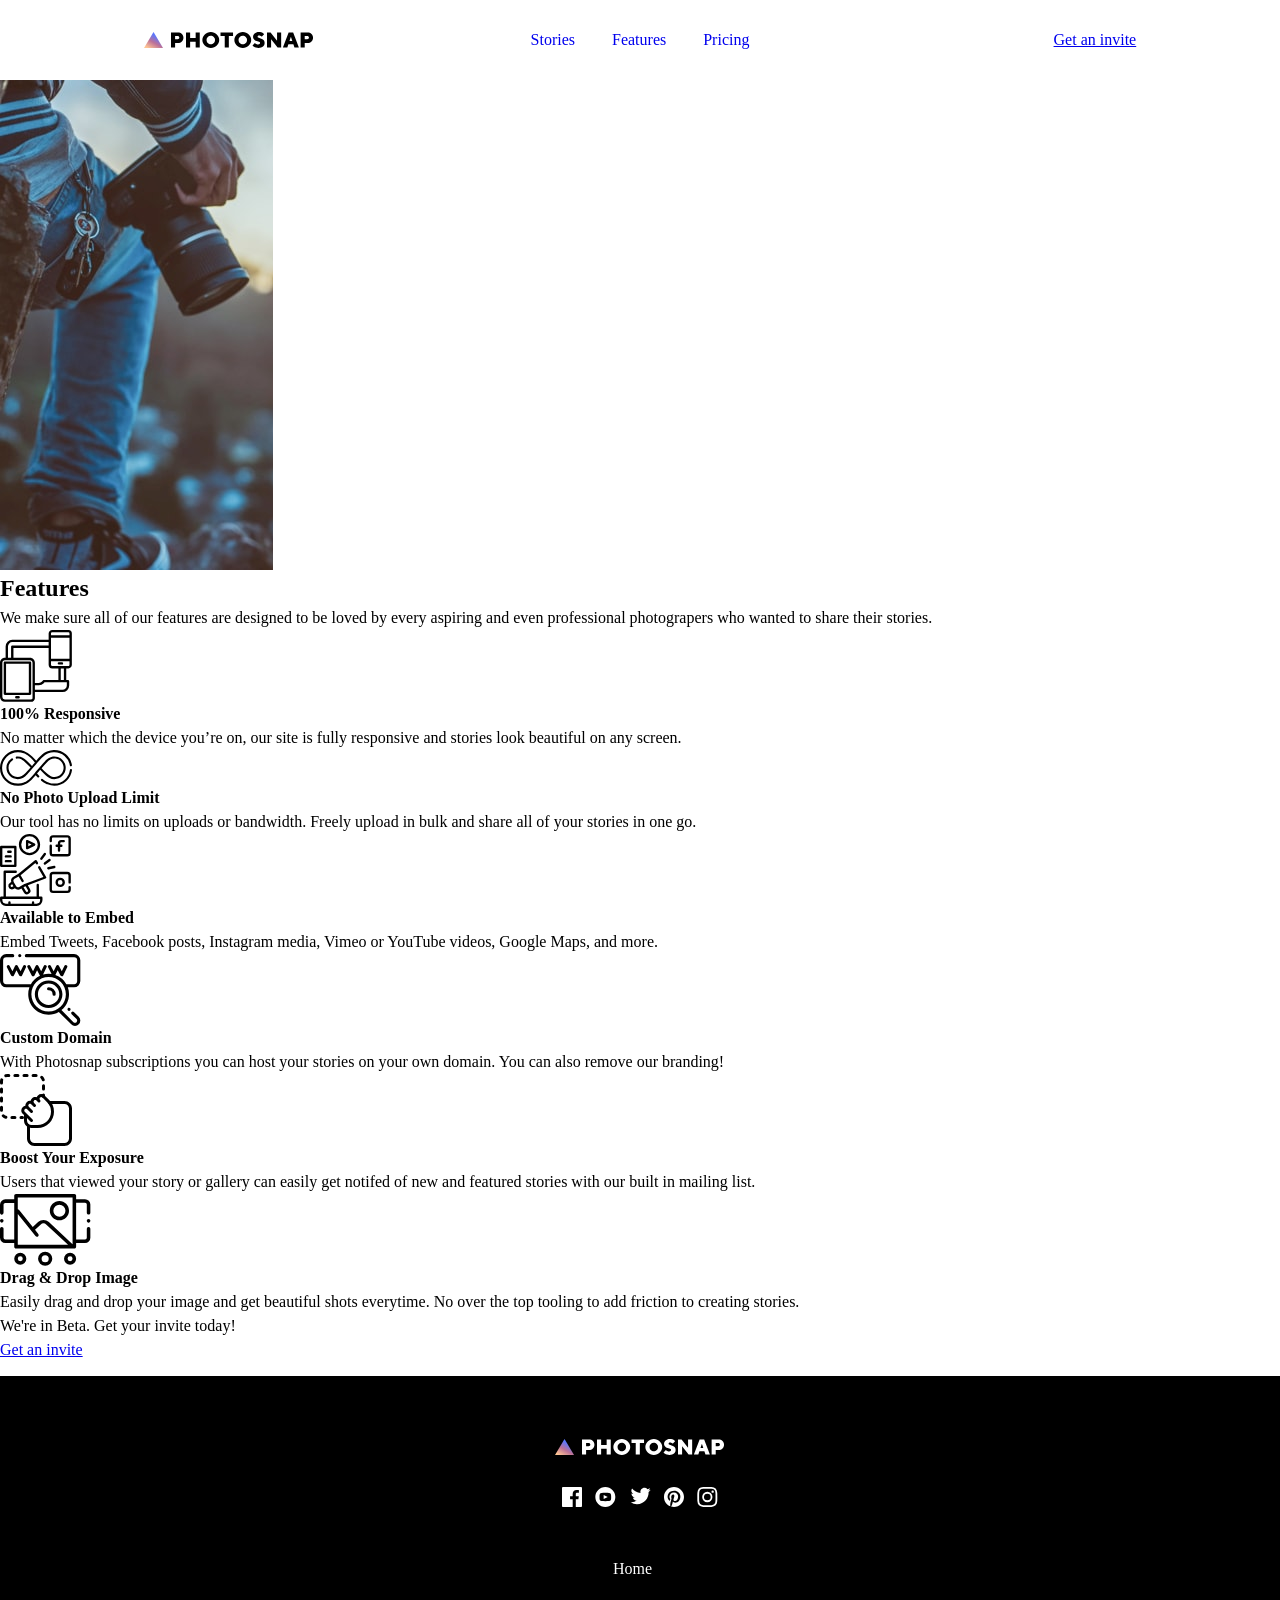
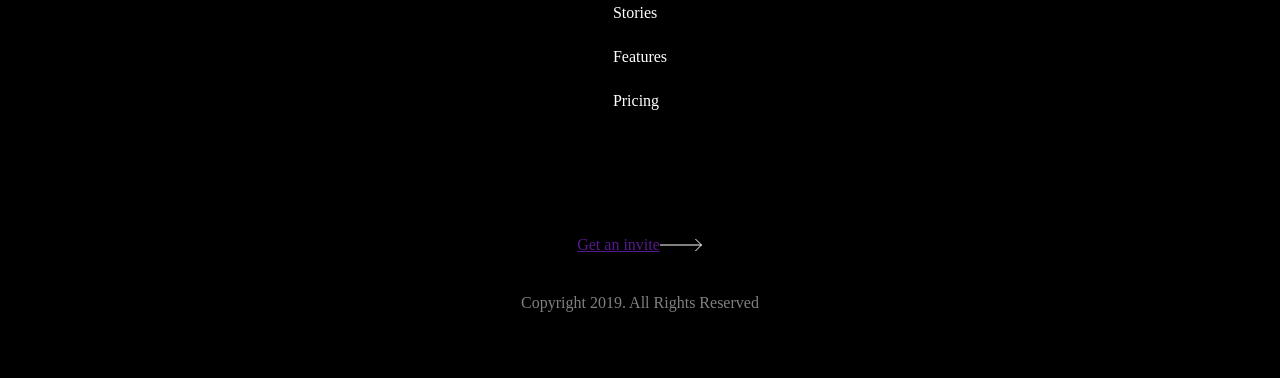
==== features.html @ 68fa419a "changing class name to use on other pages" ====
<!DOCTYPE html>
<html lang="en">

<head>
  <meta charset="UTF-8">
  <meta name="viewport" content="width=device-width, initial-scale=1.0">
  <link rel="stylesheet" href="./styles/css/style.css">
  <link rel="stylesheet" href="./styles/css/reset.css">
  <link rel="icon" type="image/png" sizes="32x32"
    href="./assets/favicon-32x32.png">

  <title>Frontend Mentor | Photosnap Website Challenge</title>
</head>

<body>
  <header>
    <img class="header-logo" id="header-logo"
      src="./assets/shared/desktop/logo.svg" alt="Photosnap company logo.">
    <nav>
      <ul>
        <li><a href="stories.html">Stories</a></li>
        <li><a href="features.html">Features</a></li>
        <li><a href="pricing.html">Pricing</a></li>
      </ul>
    </nav>
    <a href="pricing.html" class="invite-header-link">Get an invite</a>
  </header>
  <section class="page-hero">
    <picture>
      <source srcset="./assets/features/desktop/hero.jpg"
        media="(width >= 1440px)">
      <source srcset="./assets/features/tablet/hero.jpg"
        media="(width >= 768px)">
      <img src="./assets/features/mobile/hero.jpg"
        alt="A zoomed in picture of a man holding a camera.">
    </picture>
    <div class="page-hero_copy">
      <h1>Features</h1>
      <p> We make sure all of our features are designed to be loved by every
        aspiring and even
        professional photograpers who wanted to share their stories.</p>
    </div>
  </section>
  <main class="features-container">
    <div class="feature">
      <img src="./assets/features/desktop/responsive.svg"
        alt="responsive feature icon.">
      <h4>100% Responsive</h4>
      <p>No matter which the device you’re on, our site is fully responsive and
        stories
        look beautiful on any screen.</p>
    </div>
    <div class="feature">
      <img src="./assets/features/desktop/no-limit.svg"
        alt="no upload limit icon.">
      <h4>No Photo Upload Limit</h4>
      <p>Our tool has no limits on uploads or bandwidth. Freely upload in bulk
        and
        share all of your stories in one go.</p>
    </div>
    <div class="feature">
      <img src="./assets/features/desktop/embed.svg" alt="embed image icon.">
      <h4>Available to Embed</h4>
      <p>Embed Tweets, Facebook posts, Instagram media, Vimeo or YouTube videos,
        Google Maps, and more.
      </p>
    </div>
    <div class="feature">
      <img src="./assets/features/desktop/custom-domain.svg"
        alt="embed image icon.">
      <h4>Custom Domain</h4>
      <p> With Photosnap subscriptions you can host your stories on your own
        domain. You can also remove our branding!</p>
    </div>
    <div class="feature">
      <img src="./assets/features/desktop/boost-exposure.svg"
        alt="embed image icon.">
      <h4>Boost Your Exposure</h4>
      <p> Users that viewed your story or gallery can easily get notifed of new
        and featured stories with our built in mailing list.</p>
    </div>
    <div class="feature">
      <img src="./assets/features/desktop/drag-drop.svg"
        alt="embed image icon.">
      <h4>Drag & Drop Image</h4>
      <p> Easily drag and drop your image and get beautiful shots everytime. No
        over the top tooling to add friction to creating stories.</p>
    </div>
  </main>
  <section class="cta-beta_container">
    <p class="cta-callout">We're in Beta. Get your invite today!</p>
    <div class="cta-beta-invite-link">
      <a href="#">Get an invite</a>
      <svg xmlns="http://www.w3.org/2000/svg" width="43" height="14">
        <g fill="none" fill-rule="evenodd" stroke="#fff">
          <path d="M0 7h41.864M35.428 1l6 6-6 6" />
        </g>
      </svg>
    </div>
  </section>


  <footer>
    <img src="./assets/shared/desktop/logo-white.svg"
      alt="Photosnap company logo.">
    <div class="social-links">
      <ul>
        <!-- FACEBOOK -->
        <li><a href="#">
            <svg xmlns="http://www.w3.org/2000/svg" width="20" height="20">
              <defs>
                <linearGradient id="a" x1="100%" x2="0%" y1="0%" y2="100%">
                  <stop offset="0%" stop-color="#63AFDB" />
                  <stop offset="100%" stop-color="#6028F1" />
                </linearGradient>
              </defs>
              <path fill="url(#a)"
                d="M18.896 0H1.104C.494 0 0 .494 0 1.104v17.793C0 19.506.494 20 1.104 20h9.58v-7.745H8.076V9.237h2.606V7.01c0-2.583 1.578-3.99 3.883-3.99 1.104 0 2.052.082 2.329.119v2.7h-1.598c-1.254 0-1.496.597-1.496 1.47v1.928h2.989l-.39 3.018h-2.6V20h5.098c.608 0 1.102-.494 1.102-1.104V1.104C20 .494 19.506 0 18.896 0z" />
            </svg>
          </a></li>
        <!-- YOUTUBE -->
        <li><a href="#">
            <svg xmlns="http://www.w3.org/2000/svg" width="21" height="20">
              <defs>
                <linearGradient id="a" x1="0%" x2="100%" y1="100%" y2="0%">
                  <stop offset="0%" stop-color="#D3205A" />
                  <stop offset="100%" stop-color="#FF5A5A" />
                </linearGradient>
              </defs>
              <path fill="url(#a)"
                d="M43.33 0c-5.523 0-10 4.478-10 10 0 5.523 4.477 10 10 10s10-4.477 10-10c0-5.522-4.477-10-10-10zm3.7 14.077c-1.75.12-5.653.12-7.402 0-1.896-.13-2.117-1.059-2.131-4.077.014-3.024.237-3.947 2.131-4.077 1.75-.12 5.652-.12 7.403 0 1.897.13 2.117 1.059 2.132 4.077-.015 3.024-.237 3.947-2.132 4.077zm-5.367-6.029l4.098 1.949-4.098 1.955V8.048z"
                transform="translate(-33)" />
            </svg>
          </a></li>
        <!-- TWITTER -->
        <li><a href="#">
            <svg xmlns="http://www.w3.org/2000/svg" width="21" height="18">
              <defs>
                <linearGradient id="a" x1="100%" x2="0%" y1="16.979%"
                  y2="83.021%">
                  <stop offset="0%" stop-color="#65FFEB" />
                  <stop offset="100%" stop-color="#27718A" />
                </linearGradient>
              </defs>
              <path fill="url(#a)"
                d="M86.66 3.797a8.192 8.192 0 01-2.357.646 4.11 4.11 0 001.805-2.27 8.22 8.22 0 01-2.606.996 4.096 4.096 0 00-2.995-1.296c-2.65 0-4.596 2.472-3.998 5.038a11.648 11.648 0 01-8.457-4.287 4.109 4.109 0 001.27 5.478 4.086 4.086 0 01-1.858-.513c-.045 1.901 1.318 3.68 3.291 4.075a4.113 4.113 0 01-1.853.07 4.106 4.106 0 003.833 2.85 8.25 8.25 0 01-6.075 1.7 11.616 11.616 0 006.29 1.843c7.618 0 11.922-6.434 11.662-12.205a8.354 8.354 0 002.048-2.124z"
                transform="translate(-66 -1)" />
            </svg>
          </a></li>
        <!-- PINTREST -->
        <li><a href="#">
            <svg xmlns="http://www.w3.org/2000/svg" width="20" height="20">
              <defs>
                <linearGradient id="a" x1="100%" x2="0%" y1="0%" y2="100%">
                  <stop offset="0%" stop-color="#F6C683" />
                  <stop offset="100%" stop-color="#DE3838" />
                </linearGradient>
              </defs>
              <path fill="url(#a)"
                d="M109.99 0c-5.522 0-10 4.477-10 10 0 4.237 2.636 7.855 6.356 9.312-.088-.791-.167-2.005.035-2.868.181-.78 1.172-4.97 1.172-4.97s-.299-.6-.299-1.486c0-1.39.806-2.428 1.81-2.428.852 0 1.264.64 1.264 1.408 0 .858-.546 2.14-.828 3.33-.236.995.5 1.807 1.48 1.807 1.778 0 3.144-1.874 3.144-4.58 0-2.393-1.72-4.068-4.176-4.068-2.845 0-4.515 2.135-4.515 4.34 0 .859.33 1.781.744 2.281a.3.3 0 01.069.288l-.278 1.133c-.044.183-.145.223-.335.134-1.249-.581-2.03-2.407-2.03-3.874 0-3.154 2.292-6.052 6.608-6.052 3.469 0 6.165 2.473 6.165 5.776 0 3.447-2.173 6.22-5.19 6.22-1.013 0-1.965-.525-2.291-1.148l-.623 2.378c-.226.869-.835 1.958-1.244 2.621.937.29 1.931.446 2.962.446 5.523 0 10-4.477 10-10s-4.477-10-10-10z"
                transform="translate(-100)" />
            </svg>
          </a></li>
        <!-- INSTAGRAM -->
        <li><a href="#">
            <svg xmlns="http://www.w3.org/2000/svg" width="21" height="20">
              <defs>
                <linearGradient id="a" x1="0%" x2="50%" y1="100%" y2="0%">
                  <stop offset="0%" stop-color="#FFC593" />
                  <stop offset="51.945%" stop-color="#BC7198" />
                  <stop offset="100%" stop-color="#5A77FF" />
                </linearGradient>
              </defs>
              <path fill="url(#a)"
                d="M143.32 1.802c2.67 0 2.987.01 4.042.059 2.71.123 3.976 1.409 4.099 4.099.048 1.054.057 1.37.057 4.04 0 2.672-.01 2.988-.057 4.042-.124 2.687-1.387 3.975-4.1 4.099-1.054.048-1.37.058-4.041.058-2.67 0-2.987-.01-4.04-.058-2.718-.124-3.977-1.416-4.1-4.1-.048-1.054-.058-1.37-.058-4.041 0-2.67.01-2.986.058-4.04.124-2.69 1.387-3.977 4.1-4.1 1.054-.048 1.37-.058 4.04-.058zm0-1.802c-2.716 0-3.056.012-4.123.06-3.631.167-5.65 2.182-5.816 5.817-.05 1.067-.061 1.407-.061 4.123s.012 3.057.06 4.123c.167 3.632 2.182 5.65 5.817 5.817 1.067.048 1.407.06 4.123.06s3.057-.012 4.123-.06c3.629-.167 5.652-2.182 5.816-5.817.05-1.066.061-1.407.061-4.123s-.012-3.056-.06-4.122c-.163-3.629-2.18-5.65-5.816-5.817C146.377.01 146.036 0 143.32 0zm0 4.865a5.135 5.135 0 100 10.27 5.135 5.135 0 000-10.27zm0 8.468a3.333 3.333 0 110-6.666 3.333 3.333 0 010 6.666zm5.338-9.87a1.2 1.2 0 100 2.4 1.2 1.2 0 000-2.4z"
                transform="translate(-133)" />
            </svg>
          </a></li>
      </ul>
    </div>
    <nav class="footer-nav" id="footer-nav">
      <ul>
        <li><a href="index.html">Home</a></li>
        <li><a href="stories.html">Stories</a></li>
        <li><a href="features.html">Features</a></li>
        <li><a href="pricing.html">Pricing</a></li>
      </ul>
    </nav>
    <div class="footer-invite-container">
      <a href="" class="footer-invite_link">Get an invite</a>
      <svg xmlns="http://www.w3.org/2000/svg" width="43" height="14">
        <g fill="none" fill-rule="evenodd" stroke="#fff">
          <path d="M0 7h41.864M35.428 1l6 6-6 6" />
        </g>
      </svg>
    </div>
    <span class="copyright">Copyright 2019. All Rights Reserved</span>

  </footer>
</body>

</html>
---- styles/css/style.css ----
header {
  display: grid;
  grid-template-columns: repeat(3, 1fr);
  grid-template-rows: 1fr;
  justify-content: center;
  padding: 1.75rem clamp(1.5rem, 13.239vw - 1.603rem, 10.313rem);
  background-color: #fff;
}
header .header-logo {
  align-self: center;
}
header nav {
  justify-self: center;
}
header nav ul {
  display: flex;
  flex-direction: row;
  align-items: center;
  margin: 0;
  padding: 0;
  gap: 37px;
}
header nav ul li {
  list-style-type: none;
}
header nav ul li a {
  text-decoration: none;
}
header .invite-header-link {
  justify-self: end;
}

footer {
  background-color: #000;
  padding: clamp(3.5rem, 0.751vw + 3.324rem, 4rem) clamp(2rem, 12.488vw - 0.927rem, 10.313rem);
  display: flex;
  flex-direction: column;
  align-items: center;
  justify-content: center;
}
footer img {
  margin-bottom: 2rem;
}
footer .social-links {
  margin-bottom: 3.125rem;
}
footer .social-links ul {
  display: flex;
  flex-direction: row;
  gap: 13.33px;
  margin: 0;
  padding: 0;
}
footer .social-links ul li {
  list-style-type: none;
}
footer .social-links ul li a svg path {
  fill: #fff;
}
footer .footer-nav {
  margin-bottom: 7.5rem;
}
footer .footer-nav ul {
  display: flex;
  flex-direction: column;
  padding: 0;
  gap: 20px;
}
footer .footer-nav ul li {
  list-style-type: none;
}
footer .footer-nav ul li a {
  text-decoration: none;
  color: #fff;
}
footer .footer-invite-container {
  display: flex;
  flex-direction: row;
  align-items: center;
  margin-bottom: 2.125rem;
}
footer span {
  color: #fff;
  opacity: 0.5;
}
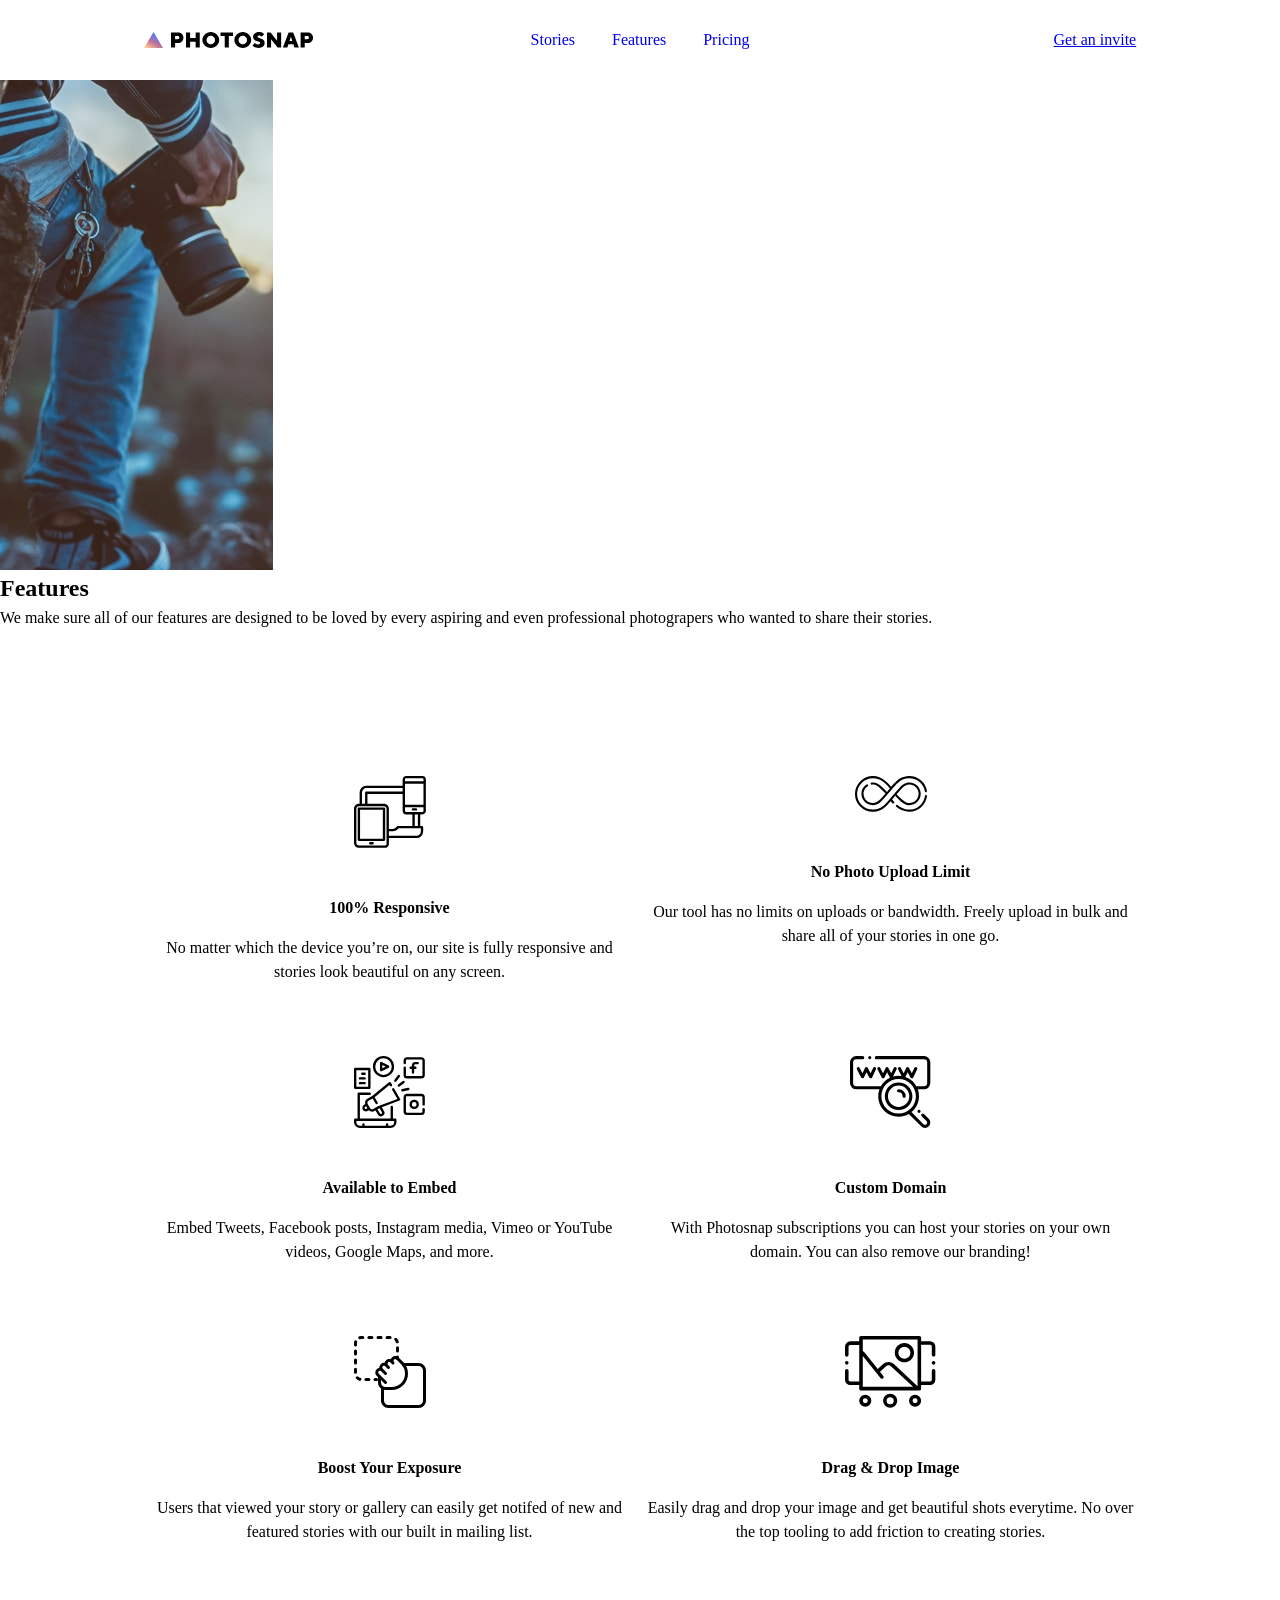
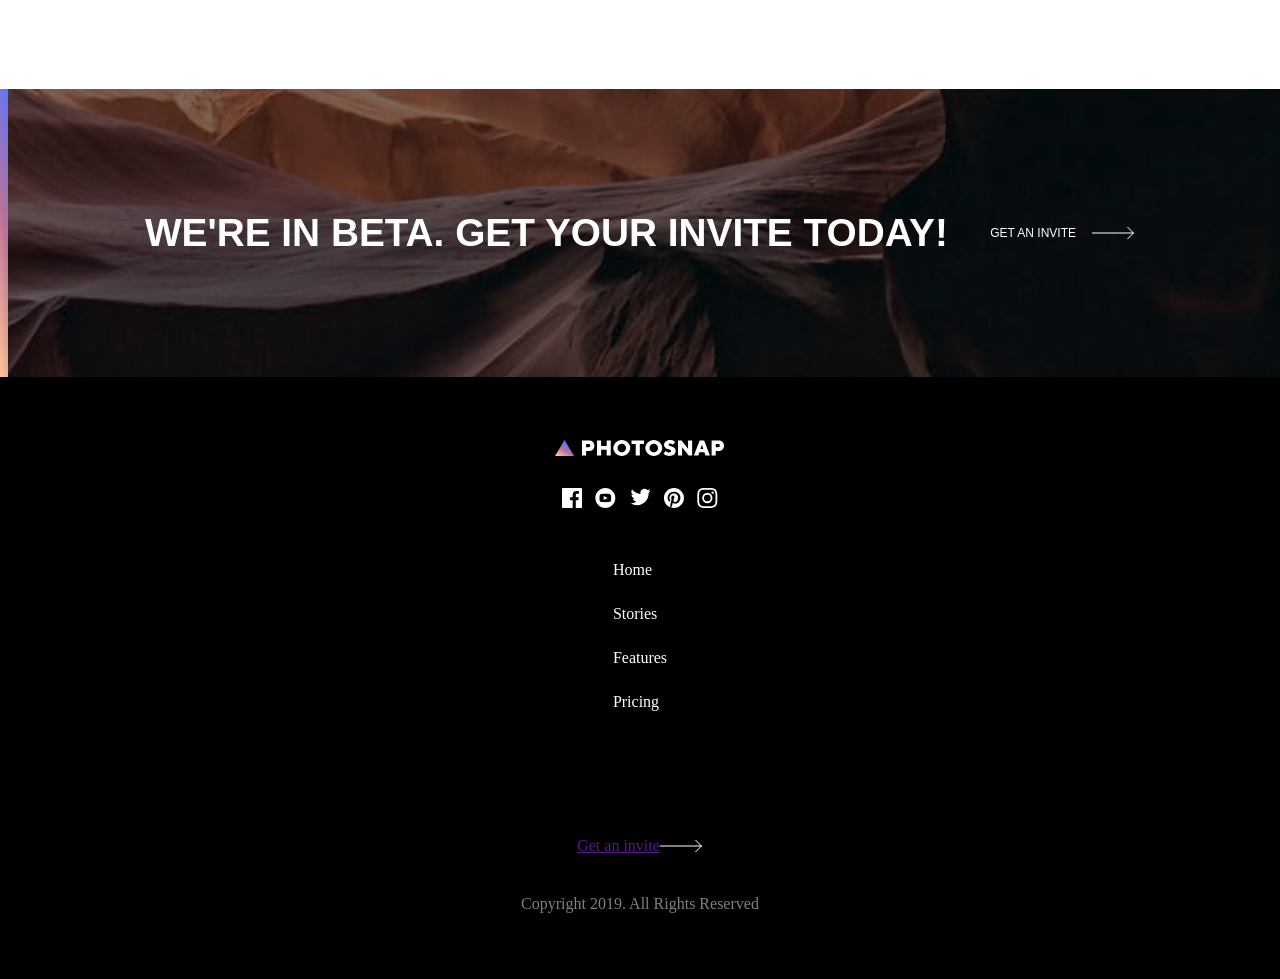
==== commit 46aec193: "code editor text wrapping fix" ====
--- a/features.html
+++ b/features.html
@@ -54,7 +54,8 @@
       <img src="./assets/features/desktop/no-limit.svg"
         alt="no upload limit icon.">
       <h4>No Photo Upload Limit</h4>
-      <p>Our tool has no limits on uploads or bandwidth. Freely upload in bulk
+      <p>Our tool has no limits on uploads or bandwidth.
+        Freely upload in bulk
         and
         share all of your stories in one go.</p>
     </div>
@@ -88,6 +89,7 @@
     </div>
   </main>
   <section class="cta-beta_container">
+    <div class="gradient"></div>
     <p class="cta-callout">We're in Beta. Get your invite today!</p>
     <div class="cta-beta-invite-link">
       <a href="#">Get an invite</a>
--- a/styles/css/style.css
+++ b/styles/css/style.css
@@ -82,4 +82,247 @@
 footer span {
   color: #fff;
   opacity: 0.5;
+}
+
+.cta-beta_container {
+  position: relative;
+  padding: clamp(4rem, 0.376vw + 3.912rem, 4.25rem) clamp(2rem, 12.488vw - 0.927rem, 10.313rem);
+  width: 100vw;
+  height: clamp(18rem, -0.751vw + 18.176rem, 17.5rem);
+  background-image: url("../../../assets/shared/mobile/bg-beta.jpg");
+  background-repeat: no-repeat;
+  background-size: cover;
+  display: flex;
+  flex-direction: column;
+  gap: 24px;
+}
+.cta-beta_container .gradient {
+  position: absolute;
+  top: 0;
+  left: 33px;
+  width: 128px;
+  height: 6px;
+  background: linear-gradient(2deg, rgb(255, 197, 147) 0%, rgb(188, 113, 152) 52%, rgb(90, 119, 255) 100%);
+}
+.cta-beta_container p {
+  font-family: sans-serif;
+  font-size: clamp(2rem, 0.751vw + 1.824rem, 2.5rem);
+  color: #fff;
+  font-weight: 700;
+  text-transform: uppercase;
+}
+.cta-beta_container .cta-beta-invite-link {
+  display: flex;
+  flex-direction: row;
+  align-items: center;
+  gap: 16px;
+}
+.cta-beta_container .cta-beta-invite-link a {
+  font-family: sans-serif;
+  font-size: 12px;
+  text-transform: uppercase;
+  color: #fff;
+  text-decoration: none;
+}
+@media screen and (width >= 768px) {
+  .cta-beta_container {
+    flex-direction: row;
+    align-items: center;
+    justify-content: space-between;
+    background-image: url("../../../assets/shared/tablet/bg-beta.jpg");
+  }
+  .cta-beta_container .gradient {
+    top: 0;
+    left: 0;
+    height: 100%;
+    width: 8px;
+    background: linear-gradient(80deg, rgb(255, 197, 147) 0%, rgb(188, 113, 152) 52%, rgb(90, 119, 255) 100%);
+  }
+}
+@media screen and (width >= 1440px) {
+  .cta-beta_container {
+    background-image: url("../../../assets/shared/desktop/bg-beta.jpg");
+  }
+}
+
+.story {
+  position: relative;
+  width: 100%;
+}
+.story picture img {
+  width: 100%;
+  height: 100%;
+  -o-object-fit: contain;
+     object-fit: contain;
+}
+.story .story-copy {
+  z-index: 1;
+  position: absolute;
+  width: 292px;
+  bottom: 40px;
+  left: 40px;
+  color: #fff;
+  display: flex;
+  flex-direction: column;
+  gap: 4px;
+}
+.story .story-copy hr {
+  margin: 16px 0;
+  height: 1px;
+  color: #979797;
+  opacity: 0.25;
+}
+.story .story-copy .read-story-container {
+  display: flex;
+  flex-direction: row;
+  align-items: center;
+  justify-content: space-between;
+}
+.story .story-gradient {
+  position: absolute;
+  box-sizing: border-box;
+  bottom: 0;
+  left: 0;
+  width: 100%;
+  height: 350px;
+  background: linear-gradient(to top, black 0%, rgba(0, 0, 0, 0.738) 19%, rgba(0, 0, 0, 0.541) 34%, rgba(0, 0, 0, 0.382) 47%, rgba(0, 0, 0, 0.278) 56.5%, rgba(0, 0, 0, 0.194) 65%, rgba(0, 0, 0, 0.126) 73%, rgba(0, 0, 0, 0.075) 80.2%, rgba(0, 0, 0, 0.042) 86.1%, rgba(0, 0, 0, 0.021) 91%, rgba(0, 0, 0, 0.008) 95.2%, rgba(0, 0, 0, 0.002) 98.2%, transparent 100%);
+}
+
+.feature {
+  display: flex;
+  flex-direction: column;
+  align-items: center;
+  text-align: center;
+}
+.feature img {
+  margin-bottom: 48px;
+}
+.feature h4 {
+  margin-bottom: 16px;
+}
+
+.content-wrapper {
+  display: flex;
+  flex-direction: column;
+  width: 100%;
+}
+@media screen and (width >= 768px) {
+  .content-wrapper .beautiful-stories .image_container {
+    order: -1;
+  }
+}
+.content-wrapper .content_container {
+  display: flex;
+  flex-direction: column-reverse;
+}
+@media screen and (width >= 768px) {
+  .content-wrapper .content_container {
+    display: grid;
+    grid-template-columns: 1fr clamp(17.063rem, -23.08rem + 83.631vw, 52.188rem);
+  }
+  .content-wrapper .content_container + .beautiful-stories {
+    grid-template-columns: clamp(17.063rem, -23.08rem + 83.631vw, 52.188rem) 1fr;
+  }
+}
+@media screen and (width >= 768px) and (width >= 1440px) {
+  .content-wrapper .content_container {
+    grid-template-columns: 1fr clamp(17.063rem, -23.08rem + 83.631vw, 52.188rem);
+  }
+  .content-wrapper .content_container + .beautiful-stories {
+    grid-template-columns: clamp(17.063rem, -23.08rem + 83.631vw, 52.188rem) 1fr;
+  }
+}
+.content-wrapper .content_container .image_container {
+  width: 100%;
+}
+.content-wrapper .content_container .image_container picture img {
+  height: 100%;
+  width: 100%;
+  -o-object-fit: contain;
+     object-fit: contain;
+}
+.content-wrapper .content_container .content_copy.b-s_copy, .content-wrapper .content_container .content_copy.d-e_copy {
+  background-color: #fff;
+  color: #000;
+}
+.content-wrapper .content_container .content_copy {
+  background-color: #000;
+  color: #fff;
+  padding: clamp(4.5rem, 2.299rem + 9.39vi, 10.75rem) clamp(2.063rem, 0.324rem + 7.418vi, 7rem);
+  display: flex;
+  flex-direction: column;
+  text-align: left;
+  gap: 16px;
+  position: relative;
+}
+.content-wrapper .content_container .content_copy .gradient {
+  position: absolute;
+  top: 0;
+  left: 33px;
+  width: 128px;
+  height: 6px;
+  background: linear-gradient(2deg, rgb(255, 197, 147) 0%, rgb(188, 113, 152) 52%, rgb(90, 119, 255) 100%);
+}
+.content-wrapper .content_container .content_copy .main-heading {
+  font-size: clamp(2rem, 1.824rem + 0.751vw, 2.5rem);
+  font-weight: 700;
+  text-transform: uppercase;
+  letter-spacing: clamp(0.208rem, 0.19rem + 0.076vw, 0.259rem);
+  line-height: clamp(2.5rem, 2.324rem + 0.751vw, 3rem);
+}
+.content-wrapper .content_container .content_copy p {
+  opacity: 0.6;
+  margin-bottom: 7px;
+}
+.content-wrapper .content_container .content_copy .content_link {
+  display: flex;
+  flex-direction: row;
+  align-items: center;
+  gap: 18px;
+}
+
+.stories-grid {
+  display: grid;
+  grid-template-columns: repeat(auto-fit, minmax(380px, 1fr));
+}
+
+.features-grid {
+  display: grid;
+  grid-template-columns: 1fr;
+  grid-template-rows: repeat(3, 1fr);
+  padding: clamp(5rem, 4.12rem + 3.756vw, 7.5rem) clamp(2rem, -0.927rem + 12.488vw, 10.313rem);
+  justify-items: stretch;
+  gap: 56px;
+}
+@media screen and (width >= 1024px) {
+  .features-grid {
+    grid-template-columns: repeat(3, 1fr);
+    grid-template-rows: 1fr;
+  }
+}
+
+.features-container {
+  padding: clamp(4rem, 1.887rem + 9.014vw, 10rem) clamp(2rem, -0.927rem + 12.488vw, 10.313rem);
+  display: grid;
+  grid-template-columns: 1fr;
+  grid-template-rows: repeat(6, 1fr);
+  row-gap: 55px;
+}
+@media screen and (width >= 768px) {
+  .features-container {
+    grid-template-columns: repeat(2, 1fr);
+    grid-template-rows: repeat(3, 1fr);
+    -moz-column-gap: 12px;
+         column-gap: 12px;
+    row-gap: 72px;
+  }
+}
+@media screen and (width >= 1440px) {
+  .features-container {
+    grid-template-columns: repeat(3, 1fr);
+    grid-template-rows: repeat(2, 1fr);
+    -moz-column-gap: 30px;
+         column-gap: 30px;
+    row-gap: 104px;
+  }
 }
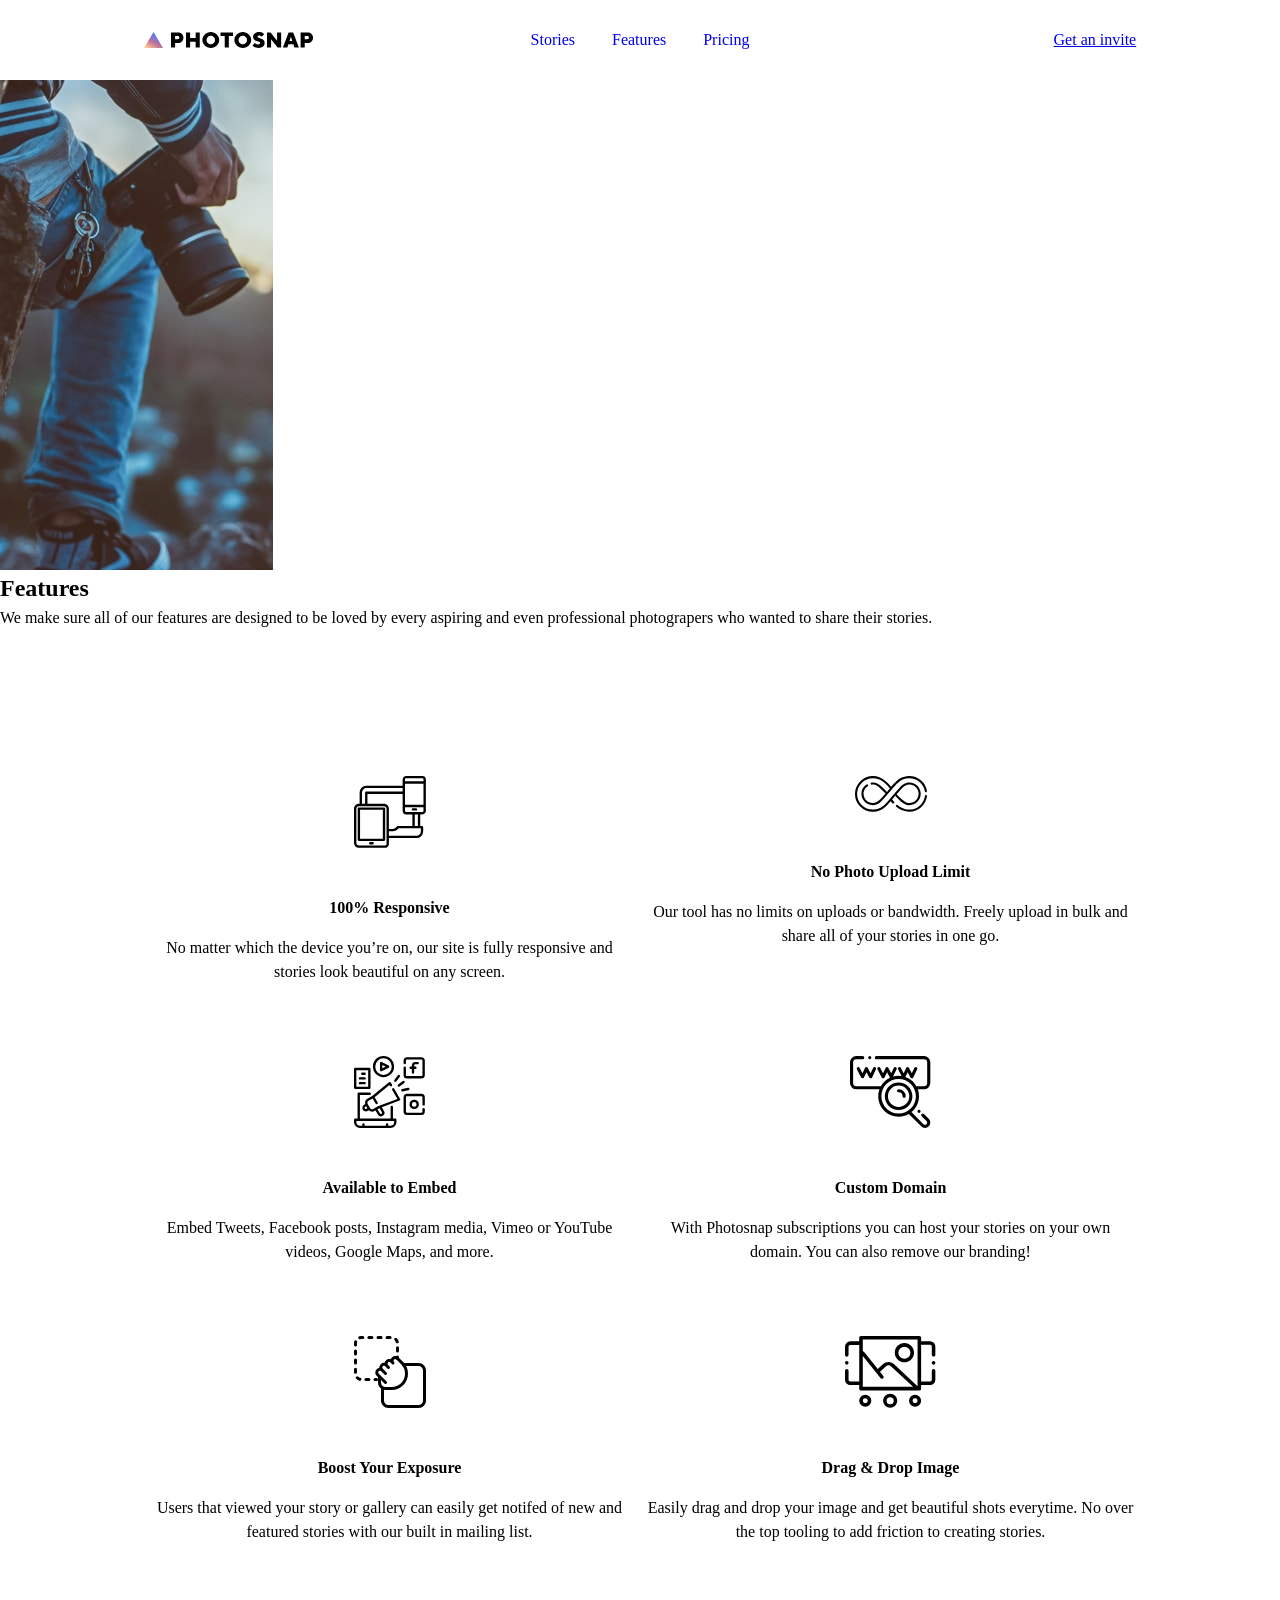
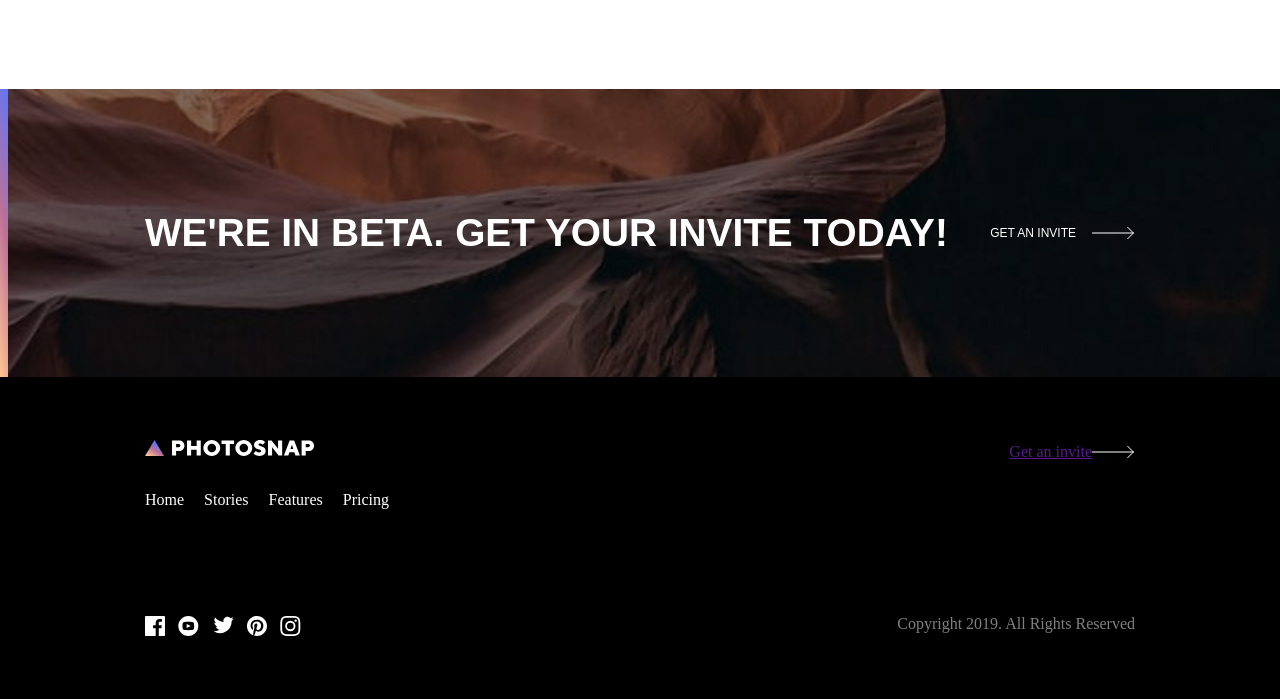
==== commit bd8d8633: "added gradient to hero copy" ====
--- a/features.html
+++ b/features.html
@@ -35,6 +35,7 @@
         alt="A zoomed in picture of a man holding a camera.">
     </picture>
     <div class="page-hero_copy">
+      <div class="gradient"></div>
       <h1>Features</h1>
       <p> We make sure all of our features are designed to be loved by every
         aspiring and even
--- a/styles/css/style.css
+++ b/styles/css/style.css
@@ -82,6 +82,43 @@
 footer span {
   color: #fff;
   opacity: 0.5;
+}
+@media screen and (width >= 768px) {
+  footer {
+    display: grid;
+    grid-template-columns: repeat(3, 1fr);
+    grid-template-rows: 1fr 100px 1fr;
+  }
+  footer img {
+    grid-area: 1/1/2/2;
+  }
+  footer .social-links {
+    grid-area: 3/1/4/2;
+    margin: 0;
+    justify-self: start;
+    align-self: end;
+  }
+  footer span {
+    grid-area: 3/3/4/4;
+    justify-self: end;
+    align-self: end;
+    margin: 0;
+  }
+  footer .footer-invite-container {
+    grid-area: 1/3/2/4;
+    align-self: start;
+    justify-self: end;
+    margin: 0;
+  }
+  footer .footer-nav {
+    grid-area: 2/1/3/4;
+    margin: 0;
+    align-self: start;
+  }
+  footer .footer-nav ul {
+    display: flex;
+    flex-direction: row;
+  }
 }
 
 .cta-beta_container {
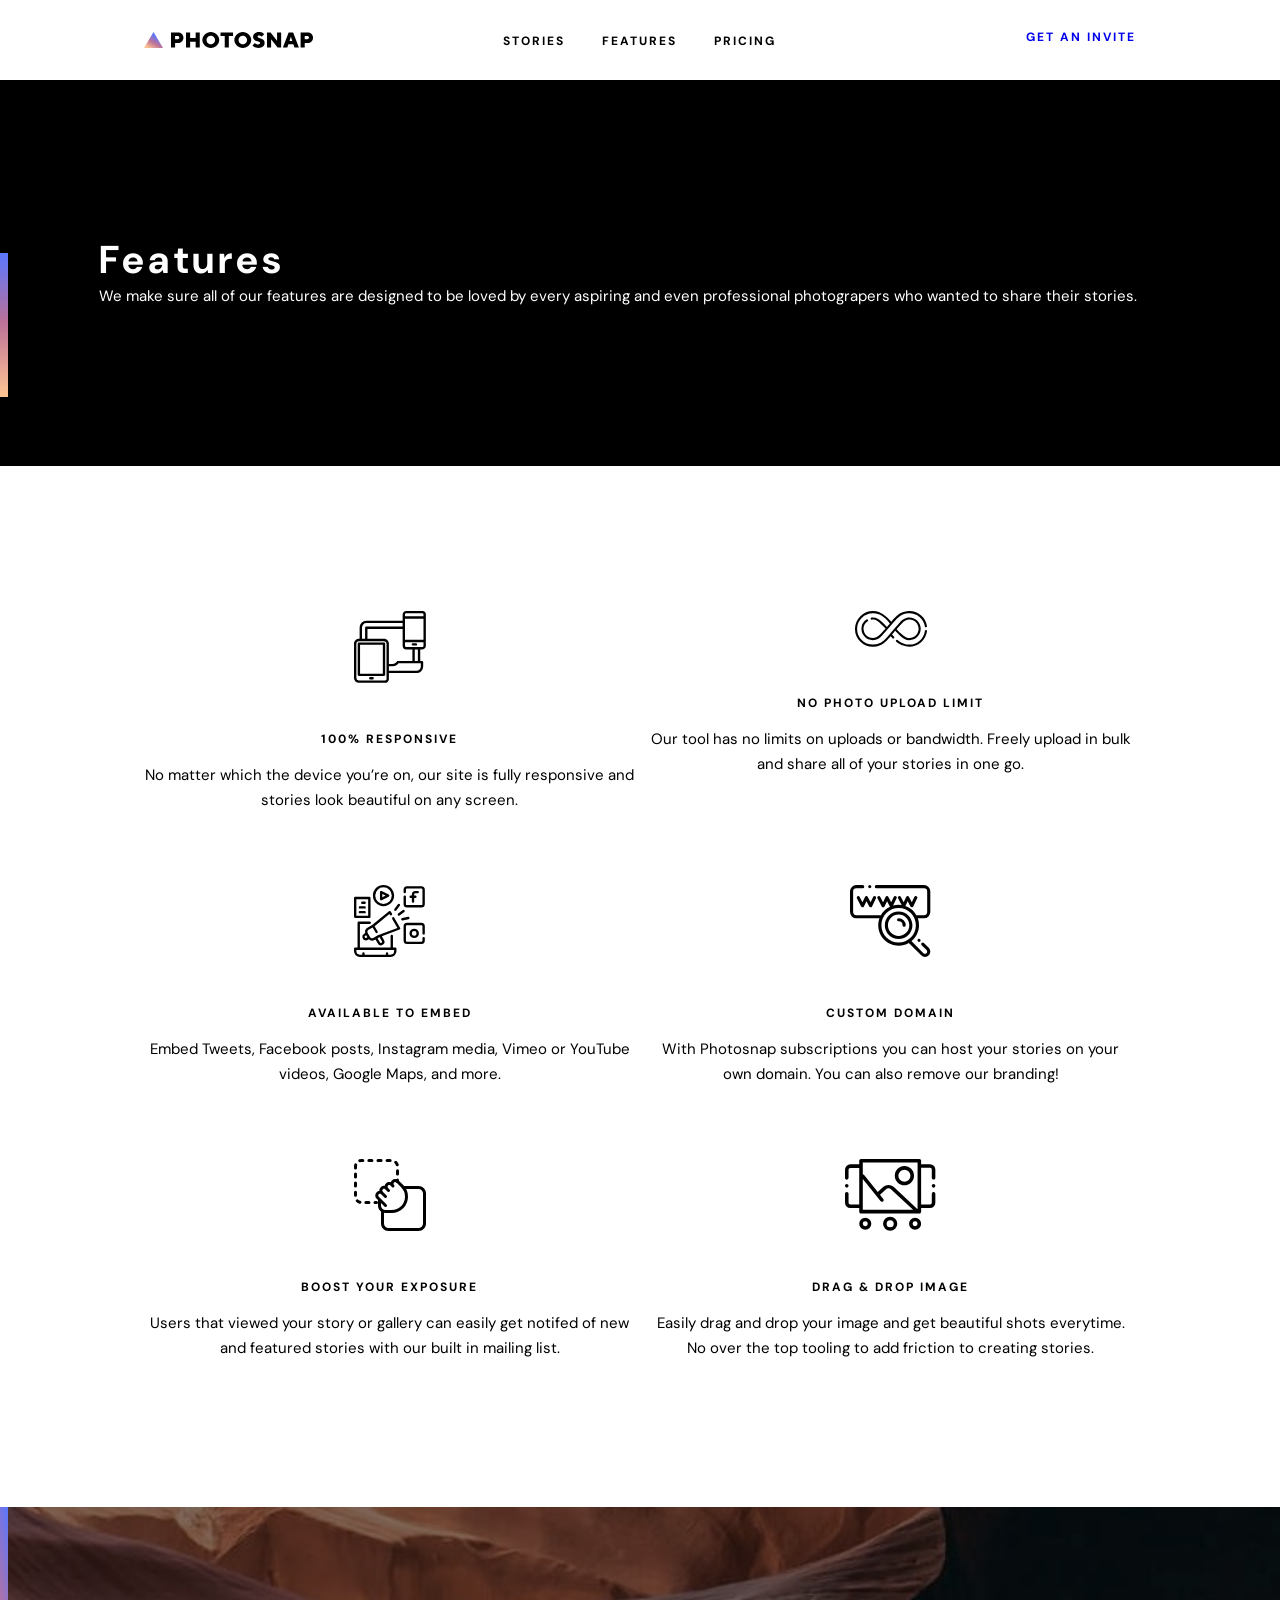
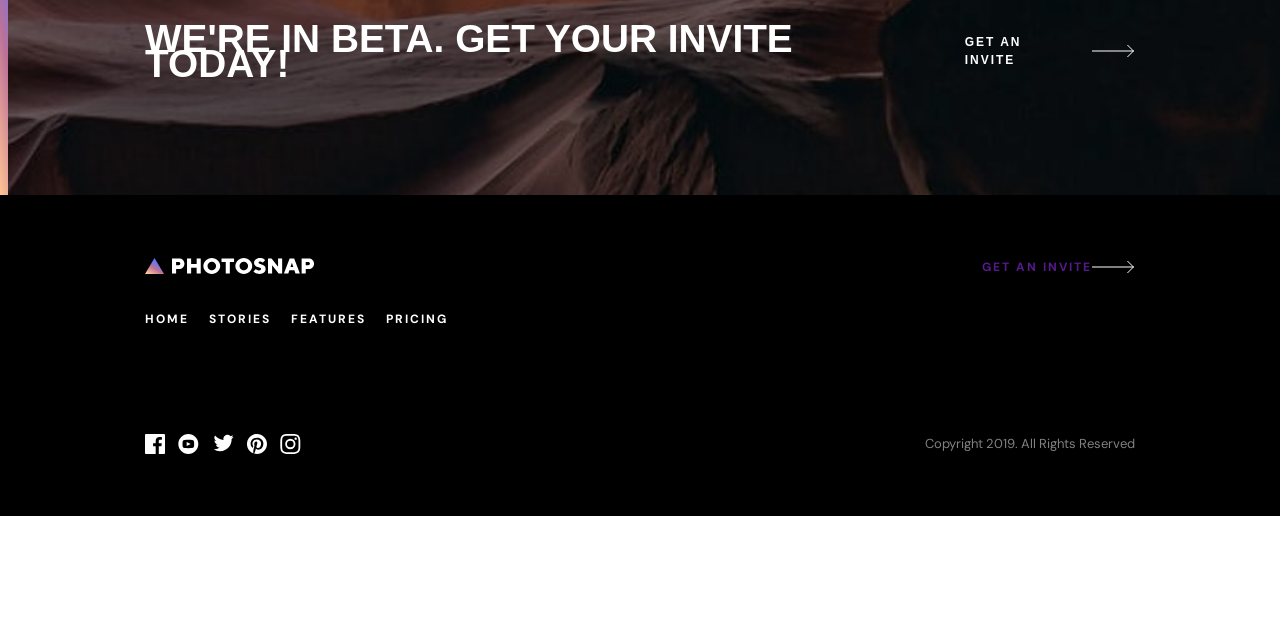
==== commit 4b6c53b5: "footer nav hover styling" ====
--- a/features.html
+++ b/features.html
@@ -24,7 +24,23 @@
       </ul>
     </nav>
     <a href="pricing.html" class="invite-header-link">Get an invite</a>
+    <svg class="menu-icon" id="menu-icon"
+      aria-roledescription="mobile menu icon" xmlns="http://www.w3.org/2000/svg"
+      width="20" height="6">
+      <g fill-rule="evenodd">
+        <path d="M0 0h20v1H0zM0 5h20v1H0z" />
+      </g>
+    </svg>
   </header>
+  <nav class="mobile-menu">
+    <ul>
+      <li><a href="stories.html">Stories</a></li>
+      <li><a href="features.html">Features</a></li>
+      <li><a href="pricing.html">Pricing</a></li>
+    </ul>
+    <hr>
+    <a href="pricing.html" class="mobile-invite-link">Get an invite</a>
+  </nav>
   <section class="page-hero">
     <picture>
       <source srcset="./assets/features/desktop/hero.jpg"
@@ -112,12 +128,13 @@
         <li><a href="#">
             <svg xmlns="http://www.w3.org/2000/svg" width="20" height="20">
               <defs>
-                <linearGradient id="a" x1="100%" x2="0%" y1="0%" y2="100%">
+                <linearGradient id="facebook_gradient" x1="100%" x2="0%" y1="0%"
+                  y2="100%">
                   <stop offset="0%" stop-color="#63AFDB" />
                   <stop offset="100%" stop-color="#6028F1" />
                 </linearGradient>
               </defs>
-              <path fill="url(#a)"
+              <path fill="url(#facebook_gradient)"
                 d="M18.896 0H1.104C.494 0 0 .494 0 1.104v17.793C0 19.506.494 20 1.104 20h9.58v-7.745H8.076V9.237h2.606V7.01c0-2.583 1.578-3.99 3.883-3.99 1.104 0 2.052.082 2.329.119v2.7h-1.598c-1.254 0-1.496.597-1.496 1.47v1.928h2.989l-.39 3.018h-2.6V20h5.098c.608 0 1.102-.494 1.102-1.104V1.104C20 .494 19.506 0 18.896 0z" />
             </svg>
           </a></li>
@@ -125,12 +142,13 @@
         <li><a href="#">
             <svg xmlns="http://www.w3.org/2000/svg" width="21" height="20">
               <defs>
-                <linearGradient id="a" x1="0%" x2="100%" y1="100%" y2="0%">
+                <linearGradient id="youtube_gradient" x1="0%" x2="100%"
+                  y1="100%" y2="0%">
                   <stop offset="0%" stop-color="#D3205A" />
                   <stop offset="100%" stop-color="#FF5A5A" />
                 </linearGradient>
               </defs>
-              <path fill="url(#a)"
+              <path fill="url(#youtube_gradient)"
                 d="M43.33 0c-5.523 0-10 4.478-10 10 0 5.523 4.477 10 10 10s10-4.477 10-10c0-5.522-4.477-10-10-10zm3.7 14.077c-1.75.12-5.653.12-7.402 0-1.896-.13-2.117-1.059-2.131-4.077.014-3.024.237-3.947 2.131-4.077 1.75-.12 5.652-.12 7.403 0 1.897.13 2.117 1.059 2.132 4.077-.015 3.024-.237 3.947-2.132 4.077zm-5.367-6.029l4.098 1.949-4.098 1.955V8.048z"
                 transform="translate(-33)" />
             </svg>
@@ -139,13 +157,13 @@
         <li><a href="#">
             <svg xmlns="http://www.w3.org/2000/svg" width="21" height="18">
               <defs>
-                <linearGradient id="a" x1="100%" x2="0%" y1="16.979%"
-                  y2="83.021%">
+                <linearGradient id="twitter_gradient" x1="100%" x2="0%"
+                  y1="16.979%" y2="83.021%">
                   <stop offset="0%" stop-color="#65FFEB" />
                   <stop offset="100%" stop-color="#27718A" />
                 </linearGradient>
               </defs>
-              <path fill="url(#a)"
+              <path fill="url(#twitter_gradient)"
                 d="M86.66 3.797a8.192 8.192 0 01-2.357.646 4.11 4.11 0 001.805-2.27 8.22 8.22 0 01-2.606.996 4.096 4.096 0 00-2.995-1.296c-2.65 0-4.596 2.472-3.998 5.038a11.648 11.648 0 01-8.457-4.287 4.109 4.109 0 001.27 5.478 4.086 4.086 0 01-1.858-.513c-.045 1.901 1.318 3.68 3.291 4.075a4.113 4.113 0 01-1.853.07 4.106 4.106 0 003.833 2.85 8.25 8.25 0 01-6.075 1.7 11.616 11.616 0 006.29 1.843c7.618 0 11.922-6.434 11.662-12.205a8.354 8.354 0 002.048-2.124z"
                 transform="translate(-66 -1)" />
             </svg>
@@ -154,12 +172,13 @@
         <li><a href="#">
             <svg xmlns="http://www.w3.org/2000/svg" width="20" height="20">
               <defs>
-                <linearGradient id="a" x1="100%" x2="0%" y1="0%" y2="100%">
+                <linearGradient id="pinterest_gradient" x1="100%" x2="0%"
+                  y1="0%" y2="100%">
                   <stop offset="0%" stop-color="#F6C683" />
                   <stop offset="100%" stop-color="#DE3838" />
                 </linearGradient>
               </defs>
-              <path fill="url(#a)"
+              <path fill="url(#pintrest_gradient)"
                 d="M109.99 0c-5.522 0-10 4.477-10 10 0 4.237 2.636 7.855 6.356 9.312-.088-.791-.167-2.005.035-2.868.181-.78 1.172-4.97 1.172-4.97s-.299-.6-.299-1.486c0-1.39.806-2.428 1.81-2.428.852 0 1.264.64 1.264 1.408 0 .858-.546 2.14-.828 3.33-.236.995.5 1.807 1.48 1.807 1.778 0 3.144-1.874 3.144-4.58 0-2.393-1.72-4.068-4.176-4.068-2.845 0-4.515 2.135-4.515 4.34 0 .859.33 1.781.744 2.281a.3.3 0 01.069.288l-.278 1.133c-.044.183-.145.223-.335.134-1.249-.581-2.03-2.407-2.03-3.874 0-3.154 2.292-6.052 6.608-6.052 3.469 0 6.165 2.473 6.165 5.776 0 3.447-2.173 6.22-5.19 6.22-1.013 0-1.965-.525-2.291-1.148l-.623 2.378c-.226.869-.835 1.958-1.244 2.621.937.29 1.931.446 2.962.446 5.523 0 10-4.477 10-10s-4.477-10-10-10z"
                 transform="translate(-100)" />
             </svg>
@@ -168,13 +187,14 @@
         <li><a href="#">
             <svg xmlns="http://www.w3.org/2000/svg" width="21" height="20">
               <defs>
-                <linearGradient id="a" x1="0%" x2="50%" y1="100%" y2="0%">
+                <linearGradient id="instagram_gradient" x1="0%" x2="50%"
+                  y1="100%" y2="0%">
                   <stop offset="0%" stop-color="#FFC593" />
                   <stop offset="51.945%" stop-color="#BC7198" />
                   <stop offset="100%" stop-color="#5A77FF" />
                 </linearGradient>
               </defs>
-              <path fill="url(#a)"
+              <path fill="url(#instagram_gradient)"
                 d="M143.32 1.802c2.67 0 2.987.01 4.042.059 2.71.123 3.976 1.409 4.099 4.099.048 1.054.057 1.37.057 4.04 0 2.672-.01 2.988-.057 4.042-.124 2.687-1.387 3.975-4.1 4.099-1.054.048-1.37.058-4.041.058-2.67 0-2.987-.01-4.04-.058-2.718-.124-3.977-1.416-4.1-4.1-.048-1.054-.058-1.37-.058-4.041 0-2.67.01-2.986.058-4.04.124-2.69 1.387-3.977 4.1-4.1 1.054-.048 1.37-.058 4.04-.058zm0-1.802c-2.716 0-3.056.012-4.123.06-3.631.167-5.65 2.182-5.816 5.817-.05 1.067-.061 1.407-.061 4.123s.012 3.057.06 4.123c.167 3.632 2.182 5.65 5.817 5.817 1.067.048 1.407.06 4.123.06s3.057-.012 4.123-.06c3.629-.167 5.652-2.182 5.816-5.817.05-1.066.061-1.407.061-4.123s-.012-3.056-.06-4.122c-.163-3.629-2.18-5.65-5.816-5.817C146.377.01 146.036 0 143.32 0zm0 4.865a5.135 5.135 0 100 10.27 5.135 5.135 0 000-10.27zm0 8.468a3.333 3.333 0 110-6.666 3.333 3.333 0 010 6.666zm5.338-9.87a1.2 1.2 0 100 2.4 1.2 1.2 0 000-2.4z"
                 transform="translate(-133)" />
             </svg>
@@ -200,6 +220,7 @@
     <span class="copyright">Copyright 2019. All Rights Reserved</span>
 
   </footer>
+  <script src="./js/menu.js"></script>
 </body>
 
 </html>
--- a/styles/css/style.css
+++ b/styles/css/style.css
@@ -1,3 +1,73 @@
+@import 'https://fonts.googleapis.com/css2?family=DM+Sans:ital,opsz,wght@0,9..40,100..1000;1,9..40,100..1000&display=swap';
+h1, .main-heading {
+  font-family: "DM sans", sans-serif;
+  font-weight: 700;
+  font-size: clamp(2rem, 1.824rem + 0.751vw, 2.5rem);
+  letter-spacing: clamp(0.208rem, 0.19rem + 0.079vw, 0.261rem);
+  line-height: clamp(2.5rem, 2.324rem + 0.751vw, 3rem);
+}
+
+h2 {
+  font-family: "DM Sans", sans-serif;
+  font-weight: 700;
+  font-size: 24px;
+  line-height: 25px;
+}
+
+h3 {
+  font-family: "DM Sans", sans-serif;
+  font-weight: 700;
+  font-size: 18px;
+  line-height: 25px;
+}
+
+h4 {
+  font-family: "DM Sans", sans-serif;
+  font-weight: 700;
+  font-size: 12px;
+  line-height: 16px;
+  letter-spacing: 2px;
+  text-transform: uppercase;
+}
+
+p {
+  font-family: "DM Sans", sans-serif;
+  font-size: 15px;
+  line-height: 25px;
+}
+
+a {
+  font-family: "DM Sans", sans-serif;
+  font-size: 12px;
+  letter-spacing: 2px;
+  font-weight: 700;
+  text-transform: uppercase;
+  text-decoration: none;
+}
+
+.stories_link a {
+  color: #000;
+}
+
+.copy-invite_link a {
+  color: #fff;
+}
+
+.read-story_link {
+  font-family: "DM Sans", sans-serif;
+  font-weight: 700;
+  font-size: 12px;
+  letter-spacing: 2px;
+  text-transform: uppercase;
+  color: #fff;
+}
+
+span {
+  font-family: "DM Sans", sans-serif;
+  font-size: 13px;
+  font-weight: 400;
+}
+
 header {
   display: grid;
   grid-template-columns: repeat(3, 1fr);
@@ -6,6 +76,12 @@
   padding: 1.75rem clamp(1.5rem, 13.239vw - 1.603rem, 10.313rem);
   background-color: #fff;
 }
+header .menu-icon {
+  display: none;
+}
+header .menu-icon:hover {
+  cursor: pointer;
+}
 header .header-logo {
   align-self: center;
 }
@@ -25,9 +101,27 @@
 }
 header nav ul li a {
   text-decoration: none;
+  color: #000;
+  transition: opacity 0.5s ease;
+}
+header nav ul li a:hover {
+  opacity: 0.3;
 }
 header .invite-header-link {
   justify-self: end;
+}
+@media screen and (width <= 768px) {
+  header .menu-icon {
+    display: block;
+    grid-area: 1/3/2/4;
+    justify-self: end;
+  }
+  header nav {
+    display: none;
+  }
+  header .invite-header-link {
+    display: none;
+  }
 }
 
 footer {
@@ -47,6 +141,7 @@
 footer .social-links ul {
   display: flex;
   flex-direction: row;
+  text-align: center;
   gap: 13.33px;
   margin: 0;
   padding: 0;
@@ -57,6 +152,21 @@
 footer .social-links ul li a svg path {
   fill: #fff;
 }
+footer .social-links ul li:first-child > a > svg:hover > path {
+  fill: url(#facebook_gradient);
+}
+footer .social-links ul li:nth-child(2) > a > svg:hover > path {
+  fill: url(#youtube_gradient);
+}
+footer .social-links ul li:nth-child(3) > a > svg:hover > path {
+  fill: url(#twitter_gradient);
+}
+footer .social-links ul li:nth-child(4) > a > svg:hover > path {
+  fill: url(#pinterest_gradient);
+}
+footer .social-links ul li:nth-child(5) > a > svg:hover > path {
+  fill: url(#instagram_gradient);
+}
 footer .footer-nav {
   margin-bottom: 7.5rem;
 }
@@ -72,6 +182,10 @@
 footer .footer-nav ul li a {
   text-decoration: none;
   color: #fff;
+  transition: opacity 0.5s ease;
+}
+footer .footer-nav ul li a:hover {
+  opacity: 0.3;
 }
 footer .footer-invite-container {
   display: flex;
@@ -238,6 +352,285 @@
   margin-bottom: 16px;
 }
 
+.page-hero {
+  display: flex;
+  flex-direction: column;
+}
+.page-hero picture img {
+  width: 100%;
+  height: 100%;
+  -o-object-fit: contain;
+     object-fit: contain;
+}
+.page-hero .page-hero_copy {
+  background-color: #000;
+  color: #fff;
+  padding: clamp(4.5rem, 2.299rem + 9.39vw, 10.75rem) clamp(1.75rem, -0.099rem + 7.887vw, 7rem);
+  position: relative;
+}
+.page-hero .page-hero_copy .gradient {
+  position: absolute;
+  top: 0;
+  left: 33px;
+  width: 128px;
+  height: 6px;
+  background: linear-gradient(2deg, rgb(255, 197, 147) 0%, rgb(188, 113, 152) 52%, rgb(90, 119, 255) 100%);
+}
+@media screen and (width >= 768px) {
+  .page-hero {
+    display: grid;
+    grid-template-columns: 1fr auto;
+    grid-template-rows: 1fr;
+  }
+  .page-hero picture {
+    order: 2;
+  }
+  .page-hero .page-hero_copy {
+    order: 1;
+  }
+  .page-hero .page-hero_copy .gradient {
+    top: 173px;
+    left: 0;
+    height: 144px;
+    width: 8px;
+  }
+}
+
+.pricing-block, .pricing-block__pro {
+  padding: 56px 22px 40px 22px;
+  display: flex;
+  flex-direction: column;
+  align-items: center;
+  text-align: center;
+  gap: 40px;
+  background-color: #f5f5f5;
+}
+.pricing-block__pro, .pricing-block__pro__pro {
+  position: relative;
+  background-color: #000;
+  color: #fff;
+}
+@media screen and (width > 1440px) {
+  .pricing-block__pro, .pricing-block__pro__pro {
+    padding: 68px 40px 70px 40px;
+  }
+}
+.pricing-block__pro .gradient, .pricing-block__pro__pro .gradient {
+  position: absolute;
+  top: 0;
+  left: 0;
+  width: 100%;
+  height: 6px;
+  background: linear-gradient(2deg, rgb(255, 197, 147) 0%, rgb(188, 113, 152) 52%, rgb(90, 119, 255) 100%);
+}
+@media screen and (width >= 768px) and (width <= 1440px) {
+  .pricing-block, .pricing-block__pro {
+    display: grid;
+    grid-template-columns: repeat(2, 300px);
+    grid-template-rows: 95px 1fr;
+    text-align: left;
+    padding: 40px 48px 40px 40px;
+  }
+  .pricing-block .cost-container, .pricing-block__pro .cost-container {
+    align-self: start;
+    justify-self: end;
+  }
+}
+
+.pricing-switch_container {
+  display: flex;
+  flex-direction: row;
+  align-items: center;
+  gap: 32px;
+}
+
+input:where([type=checkbox][role=switch]) {
+  cursor: pointer;
+  -webkit-appearance: none;
+     -moz-appearance: none;
+          appearance: none;
+  position: relative;
+  font-size: inherit;
+  width: 64px;
+  height: 32px;
+  box-sizing: content-box;
+  border: 1px solid #DFDFDF;
+  border-radius: 2em;
+  vertical-align: text-bottom;
+  margin: auto;
+  color: #000;
+  background-color: #DFDFDF;
+}
+input:where([type=checkbox][role=switch])::before {
+  content: "";
+  position: absolute;
+  top: 50%;
+  left: 0;
+  transform: translate(0, -50%);
+  box-sizing: border-box;
+  width: 1.5em;
+  height: 1.5em;
+  margin: 0 0.15em;
+  border: 1px solid;
+  border-radius: 50%;
+  background-color: #000;
+  transition: left 0.3s ease-in;
+}
+input:where([type=checkbox][role=switch]):checked::before {
+  left: 32px;
+}
+
+.feature-table_container {
+  display: flex;
+  align-items: center;
+  justify-content: center;
+  margin-bottom: clamp(4rem, 1.887rem + 9.014vw, 10rem);
+}
+.feature-table_container .mobile_comparisons table {
+  text-align: left;
+  table-layout: fixed;
+  width: 90%;
+  margin: 10px auto;
+  border-collapse: collapse;
+}
+.feature-table_container .mobile_comparisons table thead {
+  border-bottom: 2px solid #000;
+}
+.feature-table_container .mobile_comparisons table thead tr {
+  border: none;
+}
+.feature-table_container .mobile_comparisons table tbody {
+  display: flex;
+  flex-direction: column;
+  gap: 24px;
+}
+.feature-table_container .mobile_comparisons table tbody tr {
+  display: grid;
+  grid-template-columns: repeat(3, 1fr);
+  grid-template-rows: 16px 1fr;
+  border-bottom: 1px solid #D8D8D8;
+  row-gap: 16px;
+}
+.feature-table_container .mobile_comparisons table tbody tr th {
+  grid-area: 1/1/2/4;
+}
+.feature-table_container .mobile_comparisons table tbody tr td {
+  margin-bottom: 24px;
+}
+.feature-table_container .mobile_comparisons table tbody tr td:first-child {
+  grid-area: 2/1/3/2;
+}
+@media screen and (width >= 768px) {
+  .feature-table_container .mobile_comparisons {
+    display: none;
+  }
+}
+@media screen and (width < 768px) {
+  .feature-table_container .comparisons {
+    display: none;
+  }
+}
+.feature-table_container .comparisons table {
+  text-align: left;
+  table-layout: fixed;
+  width: 90%;
+  margin: 10px auto;
+  border-collapse: collapse;
+}
+.feature-table_container .comparisons table caption {
+  caption-side: top;
+  padding-bottom: 64px;
+  font-size: 40px;
+  font-weight: 700;
+  text-transform: uppercase;
+}
+@media screen and (width >= 1440px) {
+  .feature-table_container .comparisons table {
+    width: 50%;
+    margin: 50px auto;
+  }
+}
+.feature-table_container .comparisons table thead {
+  border-bottom: 1px solid #000;
+}
+.feature-table_container .comparisons table thead th {
+  padding-bottom: 24px;
+}
+.feature-table_container .comparisons table thead th:not(:first-child) {
+  margin: 0 auto;
+}
+.feature-table_container .comparisons table tbody tr {
+  border-bottom: 1px solid #D8D8D8;
+}
+.feature-table_container .comparisons table tbody tr td {
+  padding: 24px 0;
+}
+.feature-table_container .comparisons table tbody tr td svg {
+  margin-left: 0px;
+}
+.feature-table_container .comparisons table tbody tr td:nth-child(2) svg {
+  margin-left: 10px;
+}
+.feature-table_container .comparisons table tbody tr td:nth-child(3) svg {
+  margin-left: 5px;
+}
+.feature-table_container .comparisons table tbody tr td:nth-child(4) svg {
+  margin-left: 20px;
+}
+
+.mobile-menu {
+  display: none;
+  flex-direction: column;
+  align-items: center;
+  justify-content: center;
+  text-align: center;
+  padding: 32px;
+  position: absolute;
+  background-color: #fff;
+  width: 100%;
+  transition: all 0.75s allow-discrete;
+  opacity: 0;
+}
+.mobile-menu ul {
+  padding: 0;
+  margin-bottom: 20px;
+}
+.mobile-menu ul li {
+  list-style: none;
+  text-transform: uppercase;
+}
+.mobile-menu ul li:not(:last-child) {
+  margin-bottom: 20px;
+}
+.mobile-menu ul li a {
+  text-decoration: none;
+  color: #000;
+  font-weight: 700;
+}
+.mobile-menu ul li a:hover {
+  cursor: pointer;
+}
+.mobile-menu hr {
+  width: 310px;
+  height: 1px;
+  background-color: #979797;
+  margin-bottom: 20px;
+}
+.mobile-menu .mobile-invite-link {
+  color: #fff;
+  background-color: #000;
+  padding: 14px 69px;
+  text-decoration: none;
+  text-transform: uppercase;
+  font-weight: 700;
+  width: 310px;
+}
+
+.mobile-anim {
+  opacity: 1;
+  display: flex;
+}
+
 .content-wrapper {
   display: flex;
   flex-direction: column;
@@ -362,4 +755,92 @@
          column-gap: 30px;
     row-gap: 104px;
   }
+}
+
+.stories-hero picture img {
+  width: 100%;
+  height: 100%;
+  -o-object-fit: contain;
+     object-fit: contain;
+}
+.stories-hero .stories-hero-copy_container {
+  background-color: #000;
+  color: #fff;
+  padding: clamp(3rem, 1.371rem + 6.948vw, 7.625rem) clamp(1.75rem, -0.099rem + 7.887vw, 7rem);
+  display: flex;
+  flex-direction: column;
+  gap: 16px;
+}
+.stories-hero .stories-hero-copy_container p {
+  margin-bottom: 8px;
+}
+.stories-hero .stories-hero-copy_container .read-story-container {
+  display: flex;
+  flex-direction: row;
+  align-items: center;
+  gap: 16px;
+}
+@media screen and (width >= 768px) {
+  .stories-hero .stories-hero-copy_container {
+    padding: 0;
+    position: absolute;
+    left: 40px;
+    top: 50%;
+    background-color: transparent;
+    transform: translateY(-50%);
+    width: 387px;
+  }
+}
+
+.stories-container {
+  display: flex;
+  flex-direction: column;
+}
+@media screen and (width >= 768px) {
+  .stories-container {
+    display: grid;
+    grid-template-columns: repeat(2, 1fr);
+  }
+}
+@media screen and (width >= 1440px) {
+  .stories-container {
+    grid-template-columns: repeat(4, 1fr);
+    grid-template-rows: repeat(4, 1fr);
+  }
+}
+
+.pricing_container {
+  padding-top: clamp(4rem, 2.768rem + 5.258vw, 7.5rem);
+  padding-left: clamp(1.75rem, -1.265rem + 12.864vw, 10.313rem);
+  padding-right: clamp(1.75rem, -1.265rem + 12.864vw, 10.313rem);
+  padding-bottom: clamp(4rem, 1.887rem + 9.014vw, 10rem);
+  display: flex;
+  flex-direction: column;
+  align-items: center;
+  justify-content: center;
+  gap: clamp(2.5rem, 2.324rem + 0.751vw, 3rem);
+}
+.pricing_container .pricing-blocks-container {
+  display: grid;
+  grid-template-columns: 1fr;
+  grid-template-rows: repeat(3, 1fr);
+  row-gap: 24px;
+}
+@media screen and (width > 1440px) {
+  .pricing_container .pricing-blocks-container {
+    grid-template-columns: repeat(3, 1fr);
+    grid-template-rows: 30px 1fr 30px;
+    -moz-column-gap: 32px;
+         column-gap: 32px;
+    align-content: center;
+  }
+  .pricing_container .pricing-blocks-container .pricing-block {
+    grid-area: 2/1/3/2;
+  }
+  .pricing_container .pricing-blocks-container .pricing-block:nth-child(3) {
+    grid-area: 2/3/3/4;
+  }
+  .pricing_container .pricing-blocks-container .pricing-block__pro {
+    grid-area: 1/2/4/3;
+  }
 }
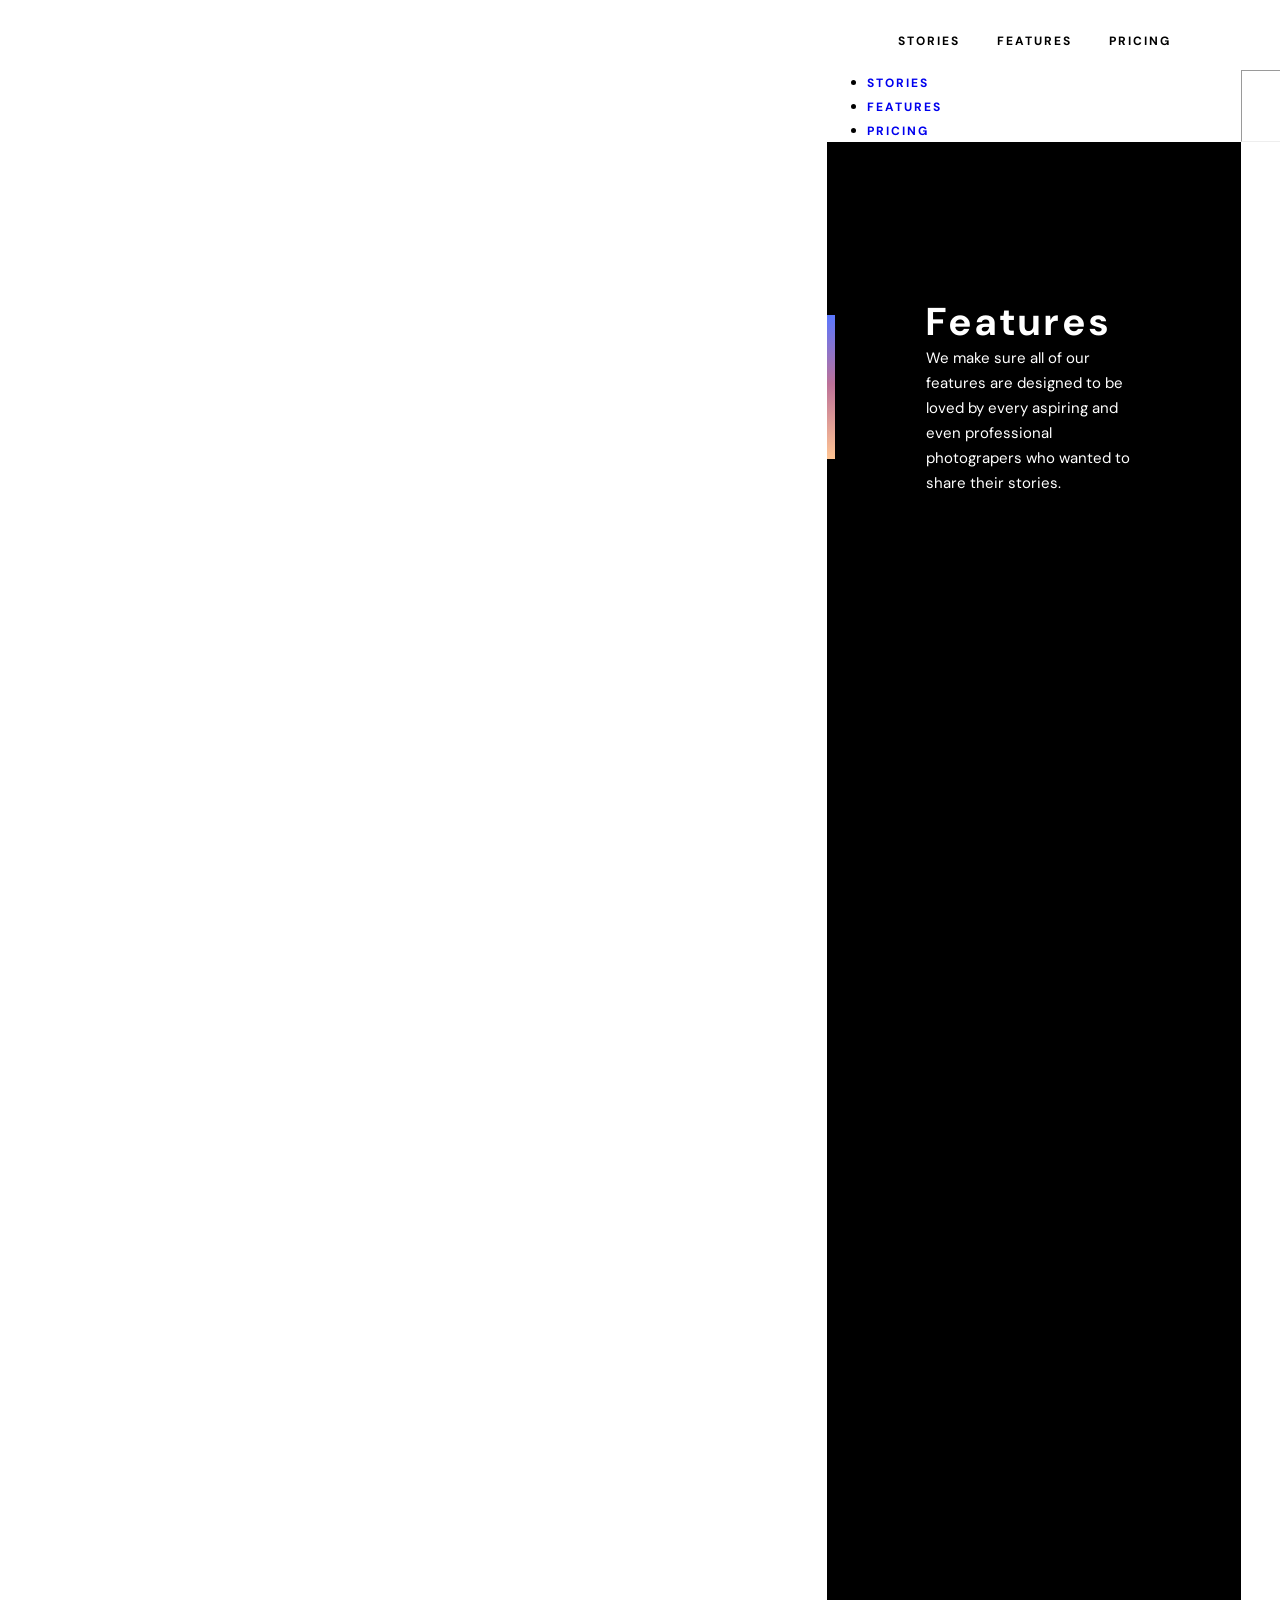
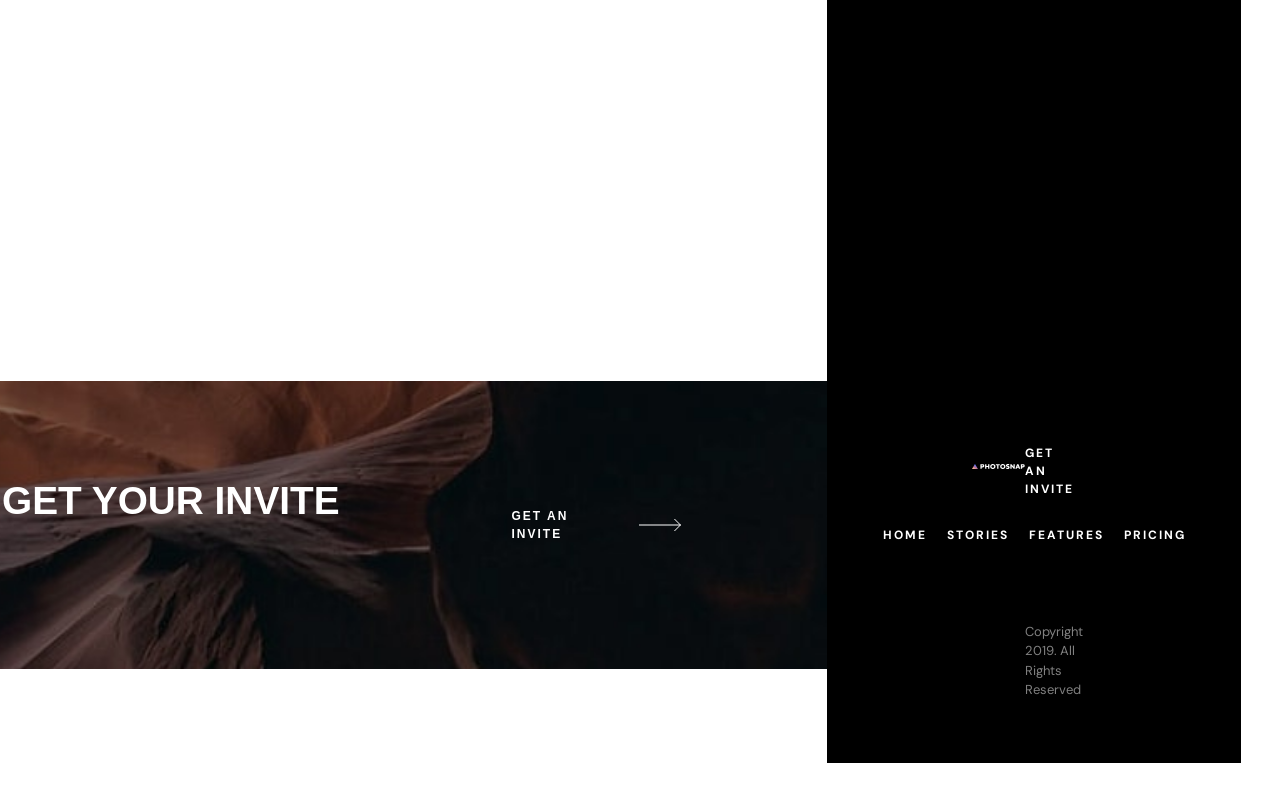
==== commit 81788fa8: "added close menu icon to header plus close menu icon styling" ====
--- a/features.html
+++ b/features.html
@@ -31,196 +31,212 @@
         <path d="M0 0h20v1H0zM0 5h20v1H0z" />
       </g>
     </svg>
+    <svg class="close-menu-icon" id="close-menu-icon"
+      aria-roledescription="close menu icon" xmlns="http://www.w3.org/2000/svg"
+      width="16" height="15">
+      <path fill-rule="evenodd" d="M14
   </header>
-  <nav class="mobile-menu">
-    <ul>
-      <li><a href="stories.html">Stories</a></li>
-      <li><a href="features.html">Features</a></li>
-      <li><a href="pricing.html">Pricing</a></li>
-    </ul>
-    <hr>
-    <a href="pricing.html" class="mobile-invite-link">Get an invite</a>
-  </nav>
-  <section class="page-hero">
-    <picture>
-      <source srcset="./assets/features/desktop/hero.jpg"
-        media="(width >= 1440px)">
-      <source srcset="./assets/features/tablet/hero.jpg"
-        media="(width >= 768px)">
-      <img src="./assets/features/mobile/hero.jpg"
-        alt="A zoomed in picture of a man holding a camera.">
-    </picture>
-    <div class="page-hero_copy">
-      <div class="gradient"></div>
-      <h1>Features</h1>
-      <p> We make sure all of our features are designed to be loved by every
-        aspiring and even
-        professional photograpers who wanted to share their stories.</p>
-    </div>
-  </section>
-  <main class="features-container">
-    <div class="feature">
-      <img src="./assets/features/desktop/responsive.svg"
-        alt="responsive feature icon.">
-      <h4>100% Responsive</h4>
-      <p>No matter which the device you’re on, our site is fully responsive and
-        stories
-        look beautiful on any screen.</p>
-    </div>
-    <div class="feature">
-      <img src="./assets/features/desktop/no-limit.svg"
-        alt="no upload limit icon.">
-      <h4>No Photo Upload Limit</h4>
-      <p>Our tool has no limits on uploads or bandwidth.
-        Freely upload in bulk
-        and
-        share all of your stories in one go.</p>
-    </div>
-    <div class="feature">
-      <img src="./assets/features/desktop/embed.svg" alt="embed image icon.">
-      <h4>Available to Embed</h4>
-      <p>Embed Tweets, Facebook posts, Instagram media, Vimeo or YouTube videos,
-        Google Maps, and more.
-      </p>
-    </div>
-    <div class="feature">
-      <img src="./assets/features/desktop/custom-domain.svg"
-        alt="embed image icon.">
-      <h4>Custom Domain</h4>
-      <p> With Photosnap subscriptions you can host your stories on your own
-        domain. You can also remove our branding!</p>
-    </div>
-    <div class="feature">
-      <img src="./assets/features/desktop/boost-exposure.svg"
-        alt="embed image icon.">
-      <h4>Boost Your Exposure</h4>
-      <p> Users that viewed your story or gallery can easily get notifed of new
-        and featured stories with our built in mailing list.</p>
-    </div>
-    <div class="feature">
-      <img src="./assets/features/desktop/drag-drop.svg"
-        alt="embed image icon.">
-      <h4>Drag & Drop Image</h4>
-      <p> Easily drag and drop your image and get beautiful shots everytime. No
-        over the top tooling to add friction to creating stories.</p>
-    </div>
-  </main>
-  <section class="cta-beta_container">
-    <div class="gradient"></div>
-    <p class="cta-callout">We're in Beta. Get your invite today!</p>
-    <div class="cta-beta-invite-link">
-      <a href="#">Get an invite</a>
-      <svg xmlns="http://www.w3.org/2000/svg" width="43" height="14">
-        <g fill="none" fill-rule="evenodd" stroke="#fff">
-          <path d="M0 7h41.864M35.428 1l6 6-6 6" />
-        </g>
-      </svg>
-    </div>
-  </section>
-
-
-  <footer>
-    <img src="./assets/shared/desktop/logo-white.svg"
-      alt="Photosnap company logo.">
-    <div class="social-links">
-      <ul>
-        <!-- FACEBOOK -->
-        <li><a href="#">
-            <svg xmlns="http://www.w3.org/2000/svg" width="20" height="20">
-              <defs>
-                <linearGradient id="facebook_gradient" x1="100%" x2="0%" y1="0%"
-                  y2="100%">
-                  <stop offset="0%" stop-color="#63AFDB" />
-                  <stop offset="100%" stop-color="#6028F1" />
-                </linearGradient>
-              </defs>
-              <path fill="url(#facebook_gradient)"
-                d="M18.896 0H1.104C.494 0 0 .494 0 1.104v17.793C0 19.506.494 20 1.104 20h9.58v-7.745H8.076V9.237h2.606V7.01c0-2.583 1.578-3.99 3.883-3.99 1.104 0 2.052.082 2.329.119v2.7h-1.598c-1.254 0-1.496.597-1.496 1.47v1.928h2.989l-.39 3.018h-2.6V20h5.098c.608 0 1.102-.494 1.102-1.104V1.104C20 .494 19.506 0 18.896 0z" />
+  <nav class=" mobile-menu">
+        <ul>
+          <li><a href="stories.html">Stories</a></li>
+          <li><a href="features.html">Features</a></li>
+          <li><a href="pricing.html">Pricing</a></li>
+        </ul>
+        <hr>
+        <a href="pricing.html" class="mobile-invite-link">Get an invite</a>
+        </nav>
+        <section class="page-hero">
+          <picture>
+            <source srcset="./assets/features/desktop/hero.jpg"
+              media="(width >= 1440px)">
+            <source srcset="./assets/features/tablet/hero.jpg"
+              media="(width >= 768px)">
+            <img src="./assets/features/mobile/hero.jpg"
+              alt="A zoomed in picture of a man holding a camera.">
+          </picture>
+          <div class="page-hero_copy">
+            <div class="gradient"></div>
+            <h1>Features</h1>
+            <p> We make sure all of our features are designed to be loved by
+              every
+              aspiring and even
+              professional photograpers who wanted to share their stories.</p>
+          </div>
+        </section>
+        <main class="features-container">
+          <div class="feature">
+            <img src="./assets/features/desktop/responsive.svg"
+              alt="responsive feature icon.">
+            <h4>100% Responsive</h4>
+            <p>No matter which the device you’re on, our site is fully
+              responsive and
+              stories
+              look beautiful on any screen.</p>
+          </div>
+          <div class="feature">
+            <img src="./assets/features/desktop/no-limit.svg"
+              alt="no upload limit icon.">
+            <h4>No Photo Upload Limit</h4>
+            <p>Our tool has no limits on uploads or bandwidth.
+              Freely upload in bulk
+              and
+              share all of your stories in one go.</p>
+          </div>
+          <div class="feature">
+            <img src="./assets/features/desktop/embed.svg"
+              alt="embed image icon.">
+            <h4>Available to Embed</h4>
+            <p>Embed Tweets, Facebook posts, Instagram media, Vimeo or YouTube
+              videos,
+              Google Maps, and more.
+            </p>
+          </div>
+          <div class="feature">
+            <img src="./assets/features/desktop/custom-domain.svg"
+              alt="embed image icon.">
+            <h4>Custom Domain</h4>
+            <p> With Photosnap subscriptions you can host your stories on your
+              own
+              domain. You can also remove our branding!</p>
+          </div>
+          <div class="feature">
+            <img src="./assets/features/desktop/boost-exposure.svg"
+              alt="embed image icon.">
+            <h4>Boost Your Exposure</h4>
+            <p> Users that viewed your story or gallery can easily get notifed
+              of new
+              and featured stories with our built in mailing list.</p>
+          </div>
+          <div class="feature">
+            <img src="./assets/features/desktop/drag-drop.svg"
+              alt="embed image icon.">
+            <h4>Drag & Drop Image</h4>
+            <p> Easily drag and drop your image and get beautiful shots
+              everytime. No
+              over the top tooling to add friction to creating stories.</p>
+          </div>
+        </main>
+        <section class="cta-beta_container">
+          <div class="gradient"></div>
+          <p class="cta-callout">We're in Beta. Get your invite today!</p>
+          <div class="cta-beta-invite-link">
+            <a href="#">Get an invite</a>
+            <svg xmlns="http://www.w3.org/2000/svg" width="43" height="14">
+              <g fill="none" fill-rule="evenodd" stroke="#fff">
+                <path d="M0 7h41.864M35.428 1l6 6-6 6" />
+              </g>
             </svg>
-          </a></li>
-        <!-- YOUTUBE -->
-        <li><a href="#">
-            <svg xmlns="http://www.w3.org/2000/svg" width="21" height="20">
-              <defs>
-                <linearGradient id="youtube_gradient" x1="0%" x2="100%"
-                  y1="100%" y2="0%">
-                  <stop offset="0%" stop-color="#D3205A" />
-                  <stop offset="100%" stop-color="#FF5A5A" />
-                </linearGradient>
-              </defs>
-              <path fill="url(#youtube_gradient)"
-                d="M43.33 0c-5.523 0-10 4.478-10 10 0 5.523 4.477 10 10 10s10-4.477 10-10c0-5.522-4.477-10-10-10zm3.7 14.077c-1.75.12-5.653.12-7.402 0-1.896-.13-2.117-1.059-2.131-4.077.014-3.024.237-3.947 2.131-4.077 1.75-.12 5.652-.12 7.403 0 1.897.13 2.117 1.059 2.132 4.077-.015 3.024-.237 3.947-2.132 4.077zm-5.367-6.029l4.098 1.949-4.098 1.955V8.048z"
-                transform="translate(-33)" />
+          </div>
+        </section>
+
+
+        <footer>
+          <img src="./assets/shared/desktop/logo-white.svg"
+            alt="Photosnap company logo.">
+          <div class="social-links">
+            <ul>
+              <!-- FACEBOOK -->
+              <li><a href="#">
+                  <svg xmlns="http://www.w3.org/2000/svg" width="20"
+                    height="20">
+                    <defs>
+                      <linearGradient id="facebook_gradient" x1="100%" x2="0%"
+                        y1="0%" y2="100%">
+                        <stop offset="0%" stop-color="#63AFDB" />
+                        <stop offset="100%" stop-color="#6028F1" />
+                      </linearGradient>
+                    </defs>
+                    <path fill="url(#facebook_gradient)"
+                      d="M18.896 0H1.104C.494 0 0 .494 0 1.104v17.793C0 19.506.494 20 1.104 20h9.58v-7.745H8.076V9.237h2.606V7.01c0-2.583 1.578-3.99 3.883-3.99 1.104 0 2.052.082 2.329.119v2.7h-1.598c-1.254 0-1.496.597-1.496 1.47v1.928h2.989l-.39 3.018h-2.6V20h5.098c.608 0 1.102-.494 1.102-1.104V1.104C20 .494 19.506 0 18.896 0z" />
+                  </svg>
+                </a></li>
+              <!-- YOUTUBE -->
+              <li><a href="#">
+                  <svg xmlns="http://www.w3.org/2000/svg" width="21"
+                    height="20">
+                    <defs>
+                      <linearGradient id="youtube_gradient" x1="0%" x2="100%"
+                        y1="100%" y2="0%">
+                        <stop offset="0%" stop-color="#D3205A" />
+                        <stop offset="100%" stop-color="#FF5A5A" />
+                      </linearGradient>
+                    </defs>
+                    <path fill="url(#youtube_gradient)"
+                      d="M43.33 0c-5.523 0-10 4.478-10 10 0 5.523 4.477 10 10 10s10-4.477 10-10c0-5.522-4.477-10-10-10zm3.7 14.077c-1.75.12-5.653.12-7.402 0-1.896-.13-2.117-1.059-2.131-4.077.014-3.024.237-3.947 2.131-4.077 1.75-.12 5.652-.12 7.403 0 1.897.13 2.117 1.059 2.132 4.077-.015 3.024-.237 3.947-2.132 4.077zm-5.367-6.029l4.098 1.949-4.098 1.955V8.048z"
+                      transform="translate(-33)" />
+                  </svg>
+                </a></li>
+              <!-- TWITTER -->
+              <li><a href="#">
+                  <svg xmlns="http://www.w3.org/2000/svg" width="21"
+                    height="18">
+                    <defs>
+                      <linearGradient id="twitter_gradient" x1="100%" x2="0%"
+                        y1="16.979%" y2="83.021%">
+                        <stop offset="0%" stop-color="#65FFEB" />
+                        <stop offset="100%" stop-color="#27718A" />
+                      </linearGradient>
+                    </defs>
+                    <path fill="url(#twitter_gradient)"
+                      d="M86.66 3.797a8.192 8.192 0 01-2.357.646 4.11 4.11 0 001.805-2.27 8.22 8.22 0 01-2.606.996 4.096 4.096 0 00-2.995-1.296c-2.65 0-4.596 2.472-3.998 5.038a11.648 11.648 0 01-8.457-4.287 4.109 4.109 0 001.27 5.478 4.086 4.086 0 01-1.858-.513c-.045 1.901 1.318 3.68 3.291 4.075a4.113 4.113 0 01-1.853.07 4.106 4.106 0 003.833 2.85 8.25 8.25 0 01-6.075 1.7 11.616 11.616 0 006.29 1.843c7.618 0 11.922-6.434 11.662-12.205a8.354 8.354 0 002.048-2.124z"
+                      transform="translate(-66 -1)" />
+                  </svg>
+                </a></li>
+              <!-- PINTREST -->
+              <li><a href="#">
+                  <svg xmlns="http://www.w3.org/2000/svg" width="20"
+                    height="20">
+                    <defs>
+                      <linearGradient id="pinterest_gradient" x1="100%" x2="0%"
+                        y1="0%" y2="100%">
+                        <stop offset="0%" stop-color="#F6C683" />
+                        <stop offset="100%" stop-color="#DE3838" />
+                      </linearGradient>
+                    </defs>
+                    <path fill="url(#pintrest_gradient)"
+                      d="M109.99 0c-5.522 0-10 4.477-10 10 0 4.237 2.636 7.855 6.356 9.312-.088-.791-.167-2.005.035-2.868.181-.78 1.172-4.97 1.172-4.97s-.299-.6-.299-1.486c0-1.39.806-2.428 1.81-2.428.852 0 1.264.64 1.264 1.408 0 .858-.546 2.14-.828 3.33-.236.995.5 1.807 1.48 1.807 1.778 0 3.144-1.874 3.144-4.58 0-2.393-1.72-4.068-4.176-4.068-2.845 0-4.515 2.135-4.515 4.34 0 .859.33 1.781.744 2.281a.3.3 0 01.069.288l-.278 1.133c-.044.183-.145.223-.335.134-1.249-.581-2.03-2.407-2.03-3.874 0-3.154 2.292-6.052 6.608-6.052 3.469 0 6.165 2.473 6.165 5.776 0 3.447-2.173 6.22-5.19 6.22-1.013 0-1.965-.525-2.291-1.148l-.623 2.378c-.226.869-.835 1.958-1.244 2.621.937.29 1.931.446 2.962.446 5.523 0 10-4.477 10-10s-4.477-10-10-10z"
+                      transform="translate(-100)" />
+                  </svg>
+                </a></li>
+              <!-- INSTAGRAM -->
+              <li><a href="#">
+                  <svg xmlns="http://www.w3.org/2000/svg" width="21"
+                    height="20">
+                    <defs>
+                      <linearGradient id="instagram_gradient" x1="0%" x2="50%"
+                        y1="100%" y2="0%">
+                        <stop offset="0%" stop-color="#FFC593" />
+                        <stop offset="51.945%" stop-color="#BC7198" />
+                        <stop offset="100%" stop-color="#5A77FF" />
+                      </linearGradient>
+                    </defs>
+                    <path fill="url(#instagram_gradient)"
+                      d="M143.32 1.802c2.67 0 2.987.01 4.042.059 2.71.123 3.976 1.409 4.099 4.099.048 1.054.057 1.37.057 4.04 0 2.672-.01 2.988-.057 4.042-.124 2.687-1.387 3.975-4.1 4.099-1.054.048-1.37.058-4.041.058-2.67 0-2.987-.01-4.04-.058-2.718-.124-3.977-1.416-4.1-4.1-.048-1.054-.058-1.37-.058-4.041 0-2.67.01-2.986.058-4.04.124-2.69 1.387-3.977 4.1-4.1 1.054-.048 1.37-.058 4.04-.058zm0-1.802c-2.716 0-3.056.012-4.123.06-3.631.167-5.65 2.182-5.816 5.817-.05 1.067-.061 1.407-.061 4.123s.012 3.057.06 4.123c.167 3.632 2.182 5.65 5.817 5.817 1.067.048 1.407.06 4.123.06s3.057-.012 4.123-.06c3.629-.167 5.652-2.182 5.816-5.817.05-1.066.061-1.407.061-4.123s-.012-3.056-.06-4.122c-.163-3.629-2.18-5.65-5.816-5.817C146.377.01 146.036 0 143.32 0zm0 4.865a5.135 5.135 0 100 10.27 5.135 5.135 0 000-10.27zm0 8.468a3.333 3.333 0 110-6.666 3.333 3.333 0 010 6.666zm5.338-9.87a1.2 1.2 0 100 2.4 1.2 1.2 0 000-2.4z"
+                      transform="translate(-133)" />
+                  </svg>
+                </a></li>
+            </ul>
+          </div>
+          <nav class="footer-nav" id="footer-nav">
+            <ul>
+              <li><a href="index.html">Home</a></li>
+              <li><a href="stories.html">Stories</a></li>
+              <li><a href="features.html">Features</a></li>
+              <li><a href="pricing.html">Pricing</a></li>
+            </ul>
+          </nav>
+          <div class="footer-invite-container">
+            <a href="" class="footer-invite_link">Get an invite</a>
+            <svg xmlns="http://www.w3.org/2000/svg" width="43" height="14">
+              <g fill="none" fill-rule="evenodd" stroke="#fff">
+                <path d="M0 7h41.864M35.428 1l6 6-6 6" />
+              </g>
             </svg>
-          </a></li>
-        <!-- TWITTER -->
-        <li><a href="#">
-            <svg xmlns="http://www.w3.org/2000/svg" width="21" height="18">
-              <defs>
-                <linearGradient id="twitter_gradient" x1="100%" x2="0%"
-                  y1="16.979%" y2="83.021%">
-                  <stop offset="0%" stop-color="#65FFEB" />
-                  <stop offset="100%" stop-color="#27718A" />
-                </linearGradient>
-              </defs>
-              <path fill="url(#twitter_gradient)"
-                d="M86.66 3.797a8.192 8.192 0 01-2.357.646 4.11 4.11 0 001.805-2.27 8.22 8.22 0 01-2.606.996 4.096 4.096 0 00-2.995-1.296c-2.65 0-4.596 2.472-3.998 5.038a11.648 11.648 0 01-8.457-4.287 4.109 4.109 0 001.27 5.478 4.086 4.086 0 01-1.858-.513c-.045 1.901 1.318 3.68 3.291 4.075a4.113 4.113 0 01-1.853.07 4.106 4.106 0 003.833 2.85 8.25 8.25 0 01-6.075 1.7 11.616 11.616 0 006.29 1.843c7.618 0 11.922-6.434 11.662-12.205a8.354 8.354 0 002.048-2.124z"
-                transform="translate(-66 -1)" />
-            </svg>
-          </a></li>
-        <!-- PINTREST -->
-        <li><a href="#">
-            <svg xmlns="http://www.w3.org/2000/svg" width="20" height="20">
-              <defs>
-                <linearGradient id="pinterest_gradient" x1="100%" x2="0%"
-                  y1="0%" y2="100%">
-                  <stop offset="0%" stop-color="#F6C683" />
-                  <stop offset="100%" stop-color="#DE3838" />
-                </linearGradient>
-              </defs>
-              <path fill="url(#pintrest_gradient)"
-                d="M109.99 0c-5.522 0-10 4.477-10 10 0 4.237 2.636 7.855 6.356 9.312-.088-.791-.167-2.005.035-2.868.181-.78 1.172-4.97 1.172-4.97s-.299-.6-.299-1.486c0-1.39.806-2.428 1.81-2.428.852 0 1.264.64 1.264 1.408 0 .858-.546 2.14-.828 3.33-.236.995.5 1.807 1.48 1.807 1.778 0 3.144-1.874 3.144-4.58 0-2.393-1.72-4.068-4.176-4.068-2.845 0-4.515 2.135-4.515 4.34 0 .859.33 1.781.744 2.281a.3.3 0 01.069.288l-.278 1.133c-.044.183-.145.223-.335.134-1.249-.581-2.03-2.407-2.03-3.874 0-3.154 2.292-6.052 6.608-6.052 3.469 0 6.165 2.473 6.165 5.776 0 3.447-2.173 6.22-5.19 6.22-1.013 0-1.965-.525-2.291-1.148l-.623 2.378c-.226.869-.835 1.958-1.244 2.621.937.29 1.931.446 2.962.446 5.523 0 10-4.477 10-10s-4.477-10-10-10z"
-                transform="translate(-100)" />
-            </svg>
-          </a></li>
-        <!-- INSTAGRAM -->
-        <li><a href="#">
-            <svg xmlns="http://www.w3.org/2000/svg" width="21" height="20">
-              <defs>
-                <linearGradient id="instagram_gradient" x1="0%" x2="50%"
-                  y1="100%" y2="0%">
-                  <stop offset="0%" stop-color="#FFC593" />
-                  <stop offset="51.945%" stop-color="#BC7198" />
-                  <stop offset="100%" stop-color="#5A77FF" />
-                </linearGradient>
-              </defs>
-              <path fill="url(#instagram_gradient)"
-                d="M143.32 1.802c2.67 0 2.987.01 4.042.059 2.71.123 3.976 1.409 4.099 4.099.048 1.054.057 1.37.057 4.04 0 2.672-.01 2.988-.057 4.042-.124 2.687-1.387 3.975-4.1 4.099-1.054.048-1.37.058-4.041.058-2.67 0-2.987-.01-4.04-.058-2.718-.124-3.977-1.416-4.1-4.1-.048-1.054-.058-1.37-.058-4.041 0-2.67.01-2.986.058-4.04.124-2.69 1.387-3.977 4.1-4.1 1.054-.048 1.37-.058 4.04-.058zm0-1.802c-2.716 0-3.056.012-4.123.06-3.631.167-5.65 2.182-5.816 5.817-.05 1.067-.061 1.407-.061 4.123s.012 3.057.06 4.123c.167 3.632 2.182 5.65 5.817 5.817 1.067.048 1.407.06 4.123.06s3.057-.012 4.123-.06c3.629-.167 5.652-2.182 5.816-5.817.05-1.066.061-1.407.061-4.123s-.012-3.056-.06-4.122c-.163-3.629-2.18-5.65-5.816-5.817C146.377.01 146.036 0 143.32 0zm0 4.865a5.135 5.135 0 100 10.27 5.135 5.135 0 000-10.27zm0 8.468a3.333 3.333 0 110-6.666 3.333 3.333 0 010 6.666zm5.338-9.87a1.2 1.2 0 100 2.4 1.2 1.2 0 000-2.4z"
-                transform="translate(-133)" />
-            </svg>
-          </a></li>
-      </ul>
-    </div>
-    <nav class="footer-nav" id="footer-nav">
-      <ul>
-        <li><a href="index.html">Home</a></li>
-        <li><a href="stories.html">Stories</a></li>
-        <li><a href="features.html">Features</a></li>
-        <li><a href="pricing.html">Pricing</a></li>
-      </ul>
-    </nav>
-    <div class="footer-invite-container">
-      <a href="" class="footer-invite_link">Get an invite</a>
-      <svg xmlns="http://www.w3.org/2000/svg" width="43" height="14">
-        <g fill="none" fill-rule="evenodd" stroke="#fff">
-          <path d="M0 7h41.864M35.428 1l6 6-6 6" />
-        </g>
-      </svg>
-    </div>
-    <span class="copyright">Copyright 2019. All Rights Reserved</span>
-
-  </footer>
-  <script src="./js/menu.js"></script>
+          </div>
+          <span class="copyright">Copyright 2019. All Rights Reserved</span>
+
+        </footer>
+        <script src="./js/menu.js"></script>
 </body>
 
 </html>
--- a/styles/css/style.css
+++ b/styles/css/style.css
@@ -45,7 +45,7 @@
   text-decoration: none;
 }
 
-.stories_link a {
+.stories_link a, .designed_link a {
   color: #000;
 }
 
@@ -116,6 +116,13 @@
     grid-area: 1/3/2/4;
     justify-self: end;
   }
+  header .close-menu-icon {
+    display: block;
+    grid-area: 1/3/2/4;
+    justify-self: end;
+    display: none;
+    cursor: pointer;
+  }
   header nav {
     display: none;
   }
@@ -192,6 +199,14 @@
   flex-direction: row;
   align-items: center;
   margin-bottom: 2.125rem;
+  gap: 22px;
+  cursor: pointer;
+}
+footer .footer-invite-container a {
+  color: #fff;
+}
+footer .footer-invite-container:hover > a {
+  border-bottom: 1px solid #fff;
 }
 footer span {
   color: #fff;
@@ -261,12 +276,14 @@
   color: #fff;
   font-weight: 700;
   text-transform: uppercase;
+  line-height: clamp(2.5rem, 2.324rem + 0.751vw, 3rem);
 }
 .cta-beta_container .cta-beta-invite-link {
   display: flex;
   flex-direction: row;
   align-items: center;
   gap: 16px;
+  cursor: pointer;
 }
 .cta-beta_container .cta-beta-invite-link a {
   font-family: sans-serif;
@@ -274,6 +291,9 @@
   text-transform: uppercase;
   color: #fff;
   text-decoration: none;
+}
+.cta-beta_container .cta-beta-invite-link:hover > a {
+  border-bottom: 1px solid #fff;
 }
 @media screen and (width >= 768px) {
   .cta-beta_container {
@@ -305,6 +325,16 @@
   height: 100%;
   -o-object-fit: contain;
      object-fit: contain;
+}
+.story {
+  cursor: pointer;
+  transition: transform 0.5s ease-out;
+}
+.story:hover {
+  transform: translateY(-24px);
+  border-bottom: 6px solid;
+  -o-border-image: linear-gradient(90deg, rgb(255, 197, 147) 0%, rgb(188, 113, 152) 52%, rgb(90, 119, 255) 100%) 1;
+     border-image: linear-gradient(90deg, rgb(255, 197, 147) 0%, rgb(188, 113, 152) 52%, rgb(90, 119, 255) 100%) 1;
 }
 .story .story-copy {
   z-index: 1;
@@ -631,6 +661,31 @@
   display: flex;
 }
 
+.invite-header-link {
+  background-color: #000;
+  padding: 12px 24px;
+  color: #fff;
+  transition: all 0.35s ease-in;
+}
+.invite-header-link:hover {
+  background-color: #DFDFDF;
+  color: #000;
+}
+
+.content_link {
+  transition: all 0.5s ease-in;
+}
+.content_link:hover > a {
+  border-bottom: 1px solid #fff;
+}
+
+.stories_link, .designed_link {
+  transition: all 0.5s ease-in;
+}
+.stories_link:hover > a, .designed_link:hover > a {
+  border-bottom: 1px solid #000;
+}
+
 .content-wrapper {
   display: flex;
   flex-direction: column;
@@ -709,6 +764,7 @@
   flex-direction: row;
   align-items: center;
   gap: 18px;
+  cursor: pointer;
 }
 
 .stories-grid {
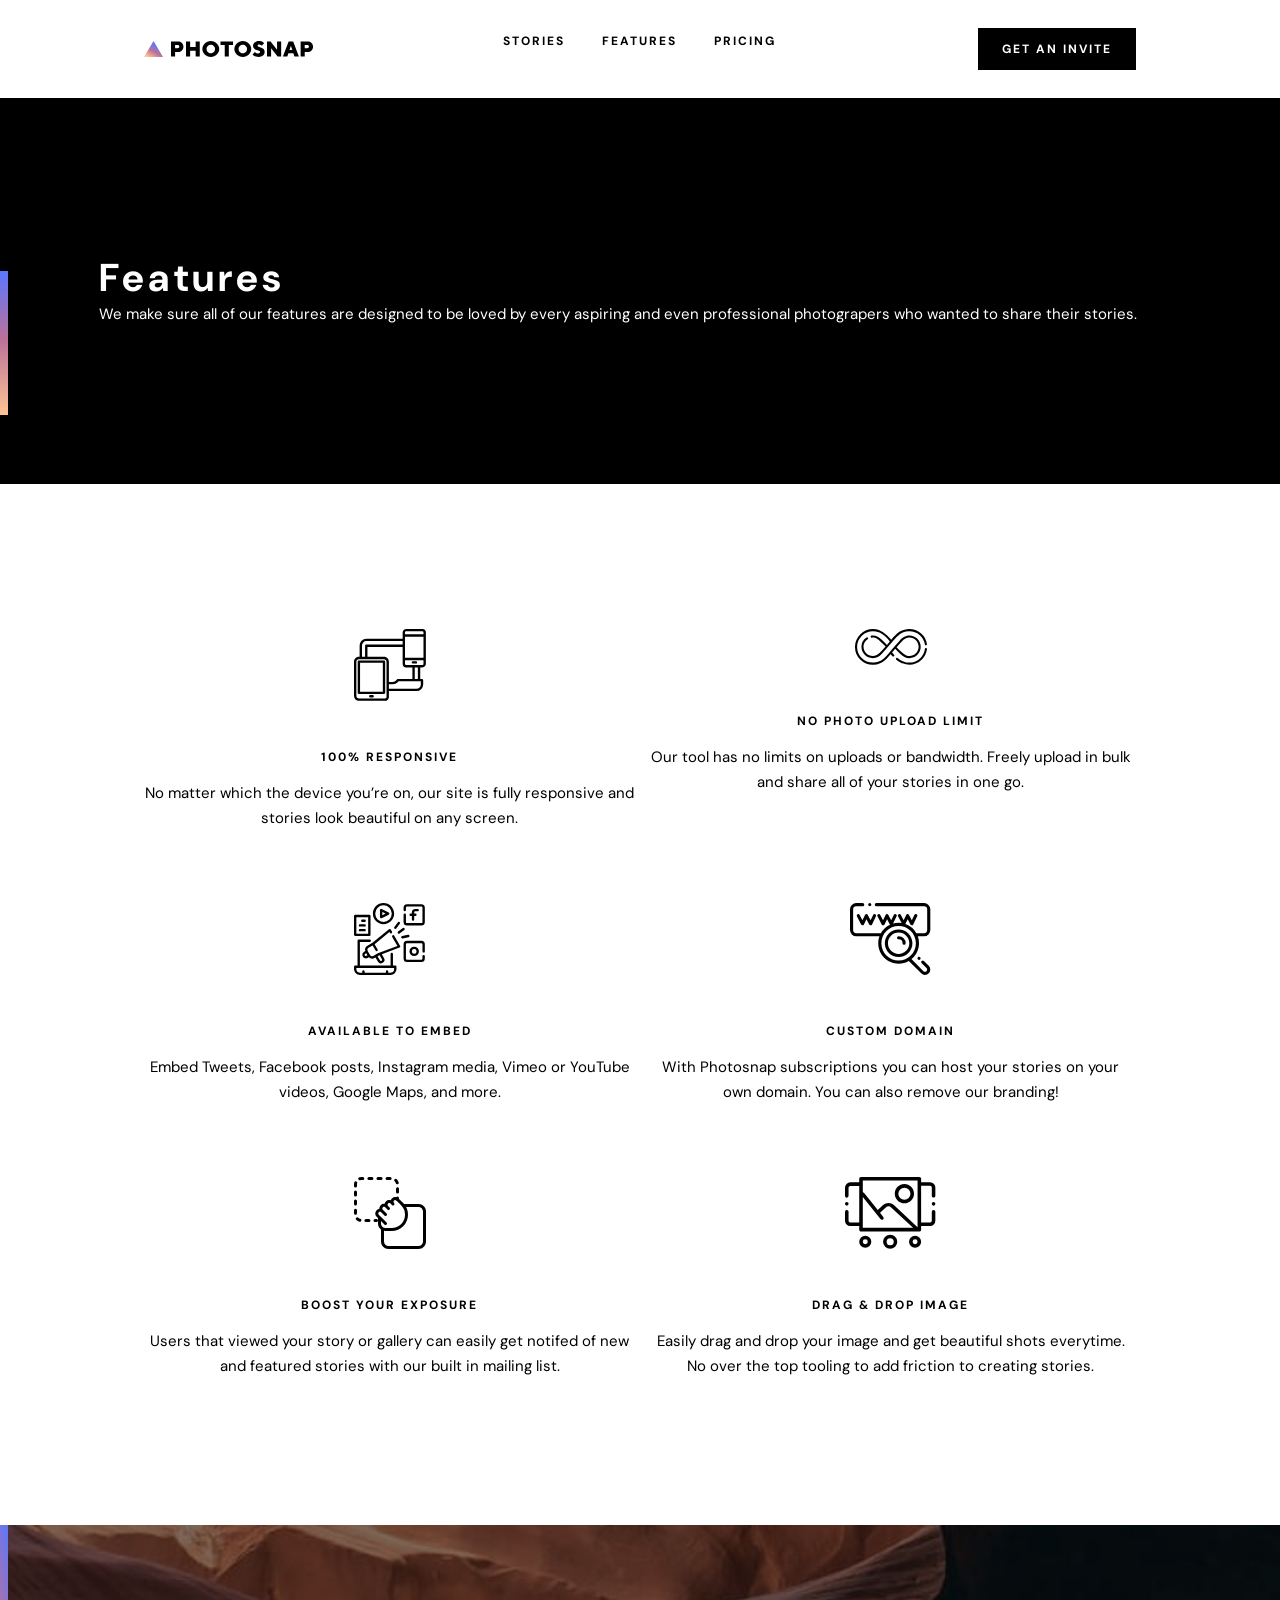
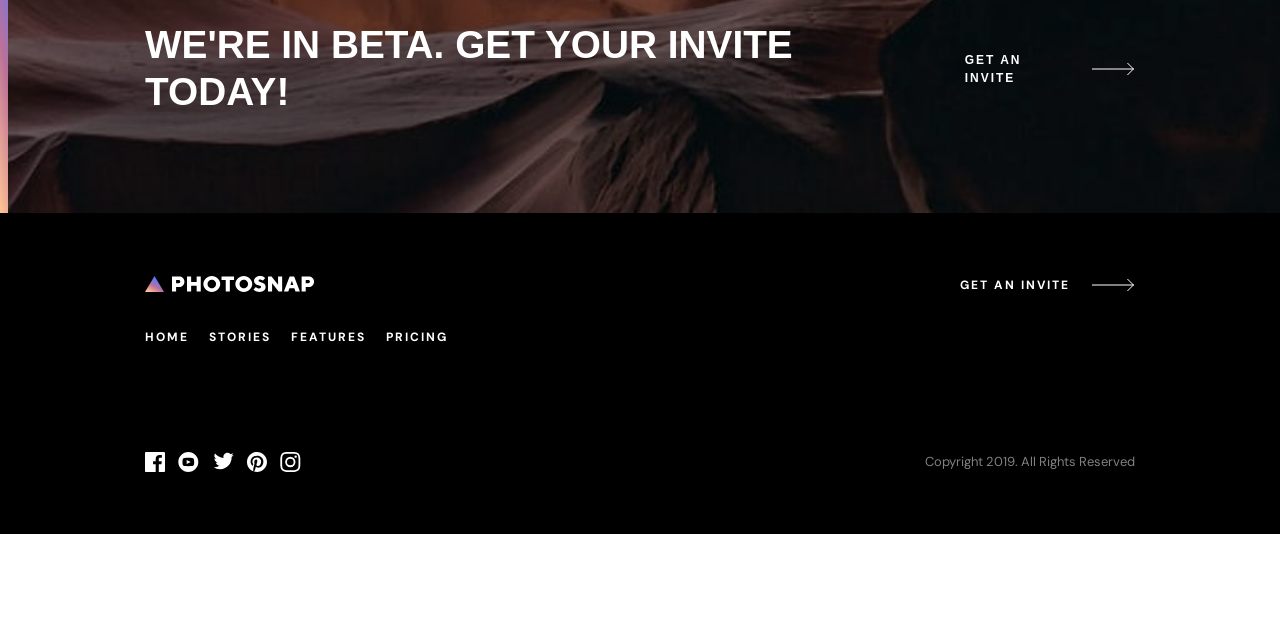
==== commit 7876bef4: "fixed copy error for close icon svg in header; set display none on close icon" ====
--- a/features.html
+++ b/features.html
@@ -34,209 +34,205 @@
     <svg class="close-menu-icon" id="close-menu-icon"
       aria-roledescription="close menu icon" xmlns="http://www.w3.org/2000/svg"
       width="16" height="15">
-      <path fill-rule="evenodd" d="M14
+      <path fill-rule="evenodd"
+        d="M14.718.075l.707.707L8.707 7.5l6.718 6.718-.707.707L8 8.207l-6.718 6.718-.707-.707L7.293 7.5.575.782l.707-.707L8 6.793 14.718.075z" />
+    </svg>
   </header>
   <nav class=" mobile-menu">
-        <ul>
-          <li><a href="stories.html">Stories</a></li>
-          <li><a href="features.html">Features</a></li>
-          <li><a href="pricing.html">Pricing</a></li>
-        </ul>
-        <hr>
-        <a href="pricing.html" class="mobile-invite-link">Get an invite</a>
-        </nav>
-        <section class="page-hero">
-          <picture>
-            <source srcset="./assets/features/desktop/hero.jpg"
-              media="(width >= 1440px)">
-            <source srcset="./assets/features/tablet/hero.jpg"
-              media="(width >= 768px)">
-            <img src="./assets/features/mobile/hero.jpg"
-              alt="A zoomed in picture of a man holding a camera.">
-          </picture>
-          <div class="page-hero_copy">
-            <div class="gradient"></div>
-            <h1>Features</h1>
-            <p> We make sure all of our features are designed to be loved by
-              every
-              aspiring and even
-              professional photograpers who wanted to share their stories.</p>
-          </div>
-        </section>
-        <main class="features-container">
-          <div class="feature">
-            <img src="./assets/features/desktop/responsive.svg"
-              alt="responsive feature icon.">
-            <h4>100% Responsive</h4>
-            <p>No matter which the device you’re on, our site is fully
-              responsive and
-              stories
-              look beautiful on any screen.</p>
-          </div>
-          <div class="feature">
-            <img src="./assets/features/desktop/no-limit.svg"
-              alt="no upload limit icon.">
-            <h4>No Photo Upload Limit</h4>
-            <p>Our tool has no limits on uploads or bandwidth.
-              Freely upload in bulk
-              and
-              share all of your stories in one go.</p>
-          </div>
-          <div class="feature">
-            <img src="./assets/features/desktop/embed.svg"
-              alt="embed image icon.">
-            <h4>Available to Embed</h4>
-            <p>Embed Tweets, Facebook posts, Instagram media, Vimeo or YouTube
-              videos,
-              Google Maps, and more.
-            </p>
-          </div>
-          <div class="feature">
-            <img src="./assets/features/desktop/custom-domain.svg"
-              alt="embed image icon.">
-            <h4>Custom Domain</h4>
-            <p> With Photosnap subscriptions you can host your stories on your
-              own
-              domain. You can also remove our branding!</p>
-          </div>
-          <div class="feature">
-            <img src="./assets/features/desktop/boost-exposure.svg"
-              alt="embed image icon.">
-            <h4>Boost Your Exposure</h4>
-            <p> Users that viewed your story or gallery can easily get notifed
-              of new
-              and featured stories with our built in mailing list.</p>
-          </div>
-          <div class="feature">
-            <img src="./assets/features/desktop/drag-drop.svg"
-              alt="embed image icon.">
-            <h4>Drag & Drop Image</h4>
-            <p> Easily drag and drop your image and get beautiful shots
-              everytime. No
-              over the top tooling to add friction to creating stories.</p>
-          </div>
-        </main>
-        <section class="cta-beta_container">
-          <div class="gradient"></div>
-          <p class="cta-callout">We're in Beta. Get your invite today!</p>
-          <div class="cta-beta-invite-link">
-            <a href="#">Get an invite</a>
-            <svg xmlns="http://www.w3.org/2000/svg" width="43" height="14">
-              <g fill="none" fill-rule="evenodd" stroke="#fff">
-                <path d="M0 7h41.864M35.428 1l6 6-6 6" />
-              </g>
-            </svg>
-          </div>
-        </section>
-
-
-        <footer>
-          <img src="./assets/shared/desktop/logo-white.svg"
-            alt="Photosnap company logo.">
-          <div class="social-links">
-            <ul>
-              <!-- FACEBOOK -->
-              <li><a href="#">
-                  <svg xmlns="http://www.w3.org/2000/svg" width="20"
-                    height="20">
-                    <defs>
-                      <linearGradient id="facebook_gradient" x1="100%" x2="0%"
-                        y1="0%" y2="100%">
-                        <stop offset="0%" stop-color="#63AFDB" />
-                        <stop offset="100%" stop-color="#6028F1" />
-                      </linearGradient>
-                    </defs>
-                    <path fill="url(#facebook_gradient)"
-                      d="M18.896 0H1.104C.494 0 0 .494 0 1.104v17.793C0 19.506.494 20 1.104 20h9.58v-7.745H8.076V9.237h2.606V7.01c0-2.583 1.578-3.99 3.883-3.99 1.104 0 2.052.082 2.329.119v2.7h-1.598c-1.254 0-1.496.597-1.496 1.47v1.928h2.989l-.39 3.018h-2.6V20h5.098c.608 0 1.102-.494 1.102-1.104V1.104C20 .494 19.506 0 18.896 0z" />
-                  </svg>
-                </a></li>
-              <!-- YOUTUBE -->
-              <li><a href="#">
-                  <svg xmlns="http://www.w3.org/2000/svg" width="21"
-                    height="20">
-                    <defs>
-                      <linearGradient id="youtube_gradient" x1="0%" x2="100%"
-                        y1="100%" y2="0%">
-                        <stop offset="0%" stop-color="#D3205A" />
-                        <stop offset="100%" stop-color="#FF5A5A" />
-                      </linearGradient>
-                    </defs>
-                    <path fill="url(#youtube_gradient)"
-                      d="M43.33 0c-5.523 0-10 4.478-10 10 0 5.523 4.477 10 10 10s10-4.477 10-10c0-5.522-4.477-10-10-10zm3.7 14.077c-1.75.12-5.653.12-7.402 0-1.896-.13-2.117-1.059-2.131-4.077.014-3.024.237-3.947 2.131-4.077 1.75-.12 5.652-.12 7.403 0 1.897.13 2.117 1.059 2.132 4.077-.015 3.024-.237 3.947-2.132 4.077zm-5.367-6.029l4.098 1.949-4.098 1.955V8.048z"
-                      transform="translate(-33)" />
-                  </svg>
-                </a></li>
-              <!-- TWITTER -->
-              <li><a href="#">
-                  <svg xmlns="http://www.w3.org/2000/svg" width="21"
-                    height="18">
-                    <defs>
-                      <linearGradient id="twitter_gradient" x1="100%" x2="0%"
-                        y1="16.979%" y2="83.021%">
-                        <stop offset="0%" stop-color="#65FFEB" />
-                        <stop offset="100%" stop-color="#27718A" />
-                      </linearGradient>
-                    </defs>
-                    <path fill="url(#twitter_gradient)"
-                      d="M86.66 3.797a8.192 8.192 0 01-2.357.646 4.11 4.11 0 001.805-2.27 8.22 8.22 0 01-2.606.996 4.096 4.096 0 00-2.995-1.296c-2.65 0-4.596 2.472-3.998 5.038a11.648 11.648 0 01-8.457-4.287 4.109 4.109 0 001.27 5.478 4.086 4.086 0 01-1.858-.513c-.045 1.901 1.318 3.68 3.291 4.075a4.113 4.113 0 01-1.853.07 4.106 4.106 0 003.833 2.85 8.25 8.25 0 01-6.075 1.7 11.616 11.616 0 006.29 1.843c7.618 0 11.922-6.434 11.662-12.205a8.354 8.354 0 002.048-2.124z"
-                      transform="translate(-66 -1)" />
-                  </svg>
-                </a></li>
-              <!-- PINTREST -->
-              <li><a href="#">
-                  <svg xmlns="http://www.w3.org/2000/svg" width="20"
-                    height="20">
-                    <defs>
-                      <linearGradient id="pinterest_gradient" x1="100%" x2="0%"
-                        y1="0%" y2="100%">
-                        <stop offset="0%" stop-color="#F6C683" />
-                        <stop offset="100%" stop-color="#DE3838" />
-                      </linearGradient>
-                    </defs>
-                    <path fill="url(#pintrest_gradient)"
-                      d="M109.99 0c-5.522 0-10 4.477-10 10 0 4.237 2.636 7.855 6.356 9.312-.088-.791-.167-2.005.035-2.868.181-.78 1.172-4.97 1.172-4.97s-.299-.6-.299-1.486c0-1.39.806-2.428 1.81-2.428.852 0 1.264.64 1.264 1.408 0 .858-.546 2.14-.828 3.33-.236.995.5 1.807 1.48 1.807 1.778 0 3.144-1.874 3.144-4.58 0-2.393-1.72-4.068-4.176-4.068-2.845 0-4.515 2.135-4.515 4.34 0 .859.33 1.781.744 2.281a.3.3 0 01.069.288l-.278 1.133c-.044.183-.145.223-.335.134-1.249-.581-2.03-2.407-2.03-3.874 0-3.154 2.292-6.052 6.608-6.052 3.469 0 6.165 2.473 6.165 5.776 0 3.447-2.173 6.22-5.19 6.22-1.013 0-1.965-.525-2.291-1.148l-.623 2.378c-.226.869-.835 1.958-1.244 2.621.937.29 1.931.446 2.962.446 5.523 0 10-4.477 10-10s-4.477-10-10-10z"
-                      transform="translate(-100)" />
-                  </svg>
-                </a></li>
-              <!-- INSTAGRAM -->
-              <li><a href="#">
-                  <svg xmlns="http://www.w3.org/2000/svg" width="21"
-                    height="20">
-                    <defs>
-                      <linearGradient id="instagram_gradient" x1="0%" x2="50%"
-                        y1="100%" y2="0%">
-                        <stop offset="0%" stop-color="#FFC593" />
-                        <stop offset="51.945%" stop-color="#BC7198" />
-                        <stop offset="100%" stop-color="#5A77FF" />
-                      </linearGradient>
-                    </defs>
-                    <path fill="url(#instagram_gradient)"
-                      d="M143.32 1.802c2.67 0 2.987.01 4.042.059 2.71.123 3.976 1.409 4.099 4.099.048 1.054.057 1.37.057 4.04 0 2.672-.01 2.988-.057 4.042-.124 2.687-1.387 3.975-4.1 4.099-1.054.048-1.37.058-4.041.058-2.67 0-2.987-.01-4.04-.058-2.718-.124-3.977-1.416-4.1-4.1-.048-1.054-.058-1.37-.058-4.041 0-2.67.01-2.986.058-4.04.124-2.69 1.387-3.977 4.1-4.1 1.054-.048 1.37-.058 4.04-.058zm0-1.802c-2.716 0-3.056.012-4.123.06-3.631.167-5.65 2.182-5.816 5.817-.05 1.067-.061 1.407-.061 4.123s.012 3.057.06 4.123c.167 3.632 2.182 5.65 5.817 5.817 1.067.048 1.407.06 4.123.06s3.057-.012 4.123-.06c3.629-.167 5.652-2.182 5.816-5.817.05-1.066.061-1.407.061-4.123s-.012-3.056-.06-4.122c-.163-3.629-2.18-5.65-5.816-5.817C146.377.01 146.036 0 143.32 0zm0 4.865a5.135 5.135 0 100 10.27 5.135 5.135 0 000-10.27zm0 8.468a3.333 3.333 0 110-6.666 3.333 3.333 0 010 6.666zm5.338-9.87a1.2 1.2 0 100 2.4 1.2 1.2 0 000-2.4z"
-                      transform="translate(-133)" />
-                  </svg>
-                </a></li>
-            </ul>
-          </div>
-          <nav class="footer-nav" id="footer-nav">
-            <ul>
-              <li><a href="index.html">Home</a></li>
-              <li><a href="stories.html">Stories</a></li>
-              <li><a href="features.html">Features</a></li>
-              <li><a href="pricing.html">Pricing</a></li>
-            </ul>
-          </nav>
-          <div class="footer-invite-container">
-            <a href="" class="footer-invite_link">Get an invite</a>
-            <svg xmlns="http://www.w3.org/2000/svg" width="43" height="14">
-              <g fill="none" fill-rule="evenodd" stroke="#fff">
-                <path d="M0 7h41.864M35.428 1l6 6-6 6" />
-              </g>
-            </svg>
-          </div>
-          <span class="copyright">Copyright 2019. All Rights Reserved</span>
-
-        </footer>
-        <script src="./js/menu.js"></script>
+    <ul>
+      <li><a href="stories.html">Stories</a></li>
+      <li><a href="features.html">Features</a></li>
+      <li><a href="pricing.html">Pricing</a></li>
+    </ul>
+    <hr>
+    <a href="pricing.html" class="mobile-invite-link">Get an invite</a>
+  </nav>
+  <section class="page-hero">
+    <picture>
+      <source srcset="./assets/features/desktop/hero.jpg"
+        media="(width >= 1440px)">
+      <source srcset="./assets/features/tablet/hero.jpg"
+        media="(width >= 768px)">
+      <img src="./assets/features/mobile/hero.jpg"
+        alt="A zoomed in picture of a man holding a camera.">
+    </picture>
+    <div class="page-hero_copy">
+      <div class="gradient"></div>
+      <h1>Features</h1>
+      <p> We make sure all of our features are designed to be loved by
+        every
+        aspiring and even
+        professional photograpers who wanted to share their stories.</p>
+    </div>
+  </section>
+  <main class="features-container">
+    <div class="feature">
+      <img src="./assets/features/desktop/responsive.svg"
+        alt="responsive feature icon.">
+      <h4>100% Responsive</h4>
+      <p>No matter which the device you’re on, our site is fully
+        responsive and
+        stories
+        look beautiful on any screen.</p>
+    </div>
+    <div class="feature">
+      <img src="./assets/features/desktop/no-limit.svg"
+        alt="no upload limit icon.">
+      <h4>No Photo Upload Limit</h4>
+      <p>Our tool has no limits on uploads or bandwidth.
+        Freely upload in bulk
+        and
+        share all of your stories in one go.</p>
+    </div>
+    <div class="feature">
+      <img src="./assets/features/desktop/embed.svg" alt="embed image icon.">
+      <h4>Available to Embed</h4>
+      <p>Embed Tweets, Facebook posts, Instagram media, Vimeo or YouTube
+        videos,
+        Google Maps, and more.
+      </p>
+    </div>
+    <div class="feature">
+      <img src="./assets/features/desktop/custom-domain.svg"
+        alt="embed image icon.">
+      <h4>Custom Domain</h4>
+      <p> With Photosnap subscriptions you can host your stories on your
+        own
+        domain. You can also remove our branding!</p>
+    </div>
+    <div class="feature">
+      <img src="./assets/features/desktop/boost-exposure.svg"
+        alt="embed image icon.">
+      <h4>Boost Your Exposure</h4>
+      <p> Users that viewed your story or gallery can easily get notifed
+        of new
+        and featured stories with our built in mailing list.</p>
+    </div>
+    <div class="feature">
+      <img src="./assets/features/desktop/drag-drop.svg"
+        alt="embed image icon.">
+      <h4>Drag & Drop Image</h4>
+      <p> Easily drag and drop your image and get beautiful shots
+        everytime. No
+        over the top tooling to add friction to creating stories.</p>
+    </div>
+  </main>
+  <section class="cta-beta_container">
+    <div class="gradient"></div>
+    <p class="cta-callout">We're in Beta. Get your invite today!</p>
+    <div class="cta-beta-invite-link">
+      <a href="#">Get an invite</a>
+      <svg xmlns="http://www.w3.org/2000/svg" width="43" height="14">
+        <g fill="none" fill-rule="evenodd" stroke="#fff">
+          <path d="M0 7h41.864M35.428 1l6 6-6 6" />
+        </g>
+      </svg>
+    </div>
+  </section>
+
+
+  <footer>
+    <img src="./assets/shared/desktop/logo-white.svg"
+      alt="Photosnap company logo.">
+    <div class="social-links">
+      <ul>
+        <!-- FACEBOOK -->
+        <li><a href="#">
+            <svg xmlns="http://www.w3.org/2000/svg" width="20" height="20">
+              <defs>
+                <linearGradient id="facebook_gradient" x1="100%" x2="0%" y1="0%"
+                  y2="100%">
+                  <stop offset="0%" stop-color="#63AFDB" />
+                  <stop offset="100%" stop-color="#6028F1" />
+                </linearGradient>
+              </defs>
+              <path fill="url(#facebook_gradient)"
+                d="M18.896 0H1.104C.494 0 0 .494 0 1.104v17.793C0 19.506.494 20 1.104 20h9.58v-7.745H8.076V9.237h2.606V7.01c0-2.583 1.578-3.99 3.883-3.99 1.104 0 2.052.082 2.329.119v2.7h-1.598c-1.254 0-1.496.597-1.496 1.47v1.928h2.989l-.39 3.018h-2.6V20h5.098c.608 0 1.102-.494 1.102-1.104V1.104C20 .494 19.506 0 18.896 0z" />
+            </svg>
+          </a></li>
+        <!-- YOUTUBE -->
+        <li><a href="#">
+            <svg xmlns="http://www.w3.org/2000/svg" width="21" height="20">
+              <defs>
+                <linearGradient id="youtube_gradient" x1="0%" x2="100%"
+                  y1="100%" y2="0%">
+                  <stop offset="0%" stop-color="#D3205A" />
+                  <stop offset="100%" stop-color="#FF5A5A" />
+                </linearGradient>
+              </defs>
+              <path fill="url(#youtube_gradient)"
+                d="M43.33 0c-5.523 0-10 4.478-10 10 0 5.523 4.477 10 10 10s10-4.477 10-10c0-5.522-4.477-10-10-10zm3.7 14.077c-1.75.12-5.653.12-7.402 0-1.896-.13-2.117-1.059-2.131-4.077.014-3.024.237-3.947 2.131-4.077 1.75-.12 5.652-.12 7.403 0 1.897.13 2.117 1.059 2.132 4.077-.015 3.024-.237 3.947-2.132 4.077zm-5.367-6.029l4.098 1.949-4.098 1.955V8.048z"
+                transform="translate(-33)" />
+            </svg>
+          </a></li>
+        <!-- TWITTER -->
+        <li><a href="#">
+            <svg xmlns="http://www.w3.org/2000/svg" width="21" height="18">
+              <defs>
+                <linearGradient id="twitter_gradient" x1="100%" x2="0%"
+                  y1="16.979%" y2="83.021%">
+                  <stop offset="0%" stop-color="#65FFEB" />
+                  <stop offset="100%" stop-color="#27718A" />
+                </linearGradient>
+              </defs>
+              <path fill="url(#twitter_gradient)"
+                d="M86.66 3.797a8.192 8.192 0 01-2.357.646 4.11 4.11 0 001.805-2.27 8.22 8.22 0 01-2.606.996 4.096 4.096 0 00-2.995-1.296c-2.65 0-4.596 2.472-3.998 5.038a11.648 11.648 0 01-8.457-4.287 4.109 4.109 0 001.27 5.478 4.086 4.086 0 01-1.858-.513c-.045 1.901 1.318 3.68 3.291 4.075a4.113 4.113 0 01-1.853.07 4.106 4.106 0 003.833 2.85 8.25 8.25 0 01-6.075 1.7 11.616 11.616 0 006.29 1.843c7.618 0 11.922-6.434 11.662-12.205a8.354 8.354 0 002.048-2.124z"
+                transform="translate(-66 -1)" />
+            </svg>
+          </a></li>
+        <!-- PINTREST -->
+        <li><a href="#">
+            <svg xmlns="http://www.w3.org/2000/svg" width="20" height="20">
+              <defs>
+                <linearGradient id="pinterest_gradient" x1="100%" x2="0%"
+                  y1="0%" y2="100%">
+                  <stop offset="0%" stop-color="#F6C683" />
+                  <stop offset="100%" stop-color="#DE3838" />
+                </linearGradient>
+              </defs>
+              <path fill="url(#pintrest_gradient)"
+                d="M109.99 0c-5.522 0-10 4.477-10 10 0 4.237 2.636 7.855 6.356 9.312-.088-.791-.167-2.005.035-2.868.181-.78 1.172-4.97 1.172-4.97s-.299-.6-.299-1.486c0-1.39.806-2.428 1.81-2.428.852 0 1.264.64 1.264 1.408 0 .858-.546 2.14-.828 3.33-.236.995.5 1.807 1.48 1.807 1.778 0 3.144-1.874 3.144-4.58 0-2.393-1.72-4.068-4.176-4.068-2.845 0-4.515 2.135-4.515 4.34 0 .859.33 1.781.744 2.281a.3.3 0 01.069.288l-.278 1.133c-.044.183-.145.223-.335.134-1.249-.581-2.03-2.407-2.03-3.874 0-3.154 2.292-6.052 6.608-6.052 3.469 0 6.165 2.473 6.165 5.776 0 3.447-2.173 6.22-5.19 6.22-1.013 0-1.965-.525-2.291-1.148l-.623 2.378c-.226.869-.835 1.958-1.244 2.621.937.29 1.931.446 2.962.446 5.523 0 10-4.477 10-10s-4.477-10-10-10z"
+                transform="translate(-100)" />
+            </svg>
+          </a></li>
+        <!-- INSTAGRAM -->
+        <li><a href="#">
+            <svg xmlns="http://www.w3.org/2000/svg" width="21" height="20">
+              <defs>
+                <linearGradient id="instagram_gradient" x1="0%" x2="50%"
+                  y1="100%" y2="0%">
+                  <stop offset="0%" stop-color="#FFC593" />
+                  <stop offset="51.945%" stop-color="#BC7198" />
+                  <stop offset="100%" stop-color="#5A77FF" />
+                </linearGradient>
+              </defs>
+              <path fill="url(#instagram_gradient)"
+                d="M143.32 1.802c2.67 0 2.987.01 4.042.059 2.71.123 3.976 1.409 4.099 4.099.048 1.054.057 1.37.057 4.04 0 2.672-.01 2.988-.057 4.042-.124 2.687-1.387 3.975-4.1 4.099-1.054.048-1.37.058-4.041.058-2.67 0-2.987-.01-4.04-.058-2.718-.124-3.977-1.416-4.1-4.1-.048-1.054-.058-1.37-.058-4.041 0-2.67.01-2.986.058-4.04.124-2.69 1.387-3.977 4.1-4.1 1.054-.048 1.37-.058 4.04-.058zm0-1.802c-2.716 0-3.056.012-4.123.06-3.631.167-5.65 2.182-5.816 5.817-.05 1.067-.061 1.407-.061 4.123s.012 3.057.06 4.123c.167 3.632 2.182 5.65 5.817 5.817 1.067.048 1.407.06 4.123.06s3.057-.012 4.123-.06c3.629-.167 5.652-2.182 5.816-5.817.05-1.066.061-1.407.061-4.123s-.012-3.056-.06-4.122c-.163-3.629-2.18-5.65-5.816-5.817C146.377.01 146.036 0 143.32 0zm0 4.865a5.135 5.135 0 100 10.27 5.135 5.135 0 000-10.27zm0 8.468a3.333 3.333 0 110-6.666 3.333 3.333 0 010 6.666zm5.338-9.87a1.2 1.2 0 100 2.4 1.2 1.2 0 000-2.4z"
+                transform="translate(-133)" />
+            </svg>
+          </a></li>
+      </ul>
+    </div>
+    <nav class="footer-nav" id="footer-nav">
+      <ul>
+        <li><a href="index.html">Home</a></li>
+        <li><a href="stories.html">Stories</a></li>
+        <li><a href="features.html">Features</a></li>
+        <li><a href="pricing.html">Pricing</a></li>
+      </ul>
+    </nav>
+    <div class="footer-invite-container">
+      <a href="" class="footer-invite_link">Get an invite</a>
+      <svg xmlns="http://www.w3.org/2000/svg" width="43" height="14">
+        <g fill="none" fill-rule="evenodd" stroke="#fff">
+          <path d="M0 7h41.864M35.428 1l6 6-6 6" />
+        </g>
+      </svg>
+    </div>
+    <span class="copyright">Copyright 2019. All Rights Reserved</span>
+
+  </footer>
+  <script src="./js/menu.js"></script>
 </body>
 
 </html>
--- a/styles/css/style.css
+++ b/styles/css/style.css
@@ -76,10 +76,10 @@
   padding: 1.75rem clamp(1.5rem, 13.239vw - 1.603rem, 10.313rem);
   background-color: #fff;
 }
-header .menu-icon {
+header .menu-icon, header .close-menu-icon {
   display: none;
 }
-header .menu-icon:hover {
+header .menu-icon:hover, header .close-menu-icon:hover {
   cursor: pointer;
 }
 header .header-logo {
@@ -117,11 +117,9 @@
     justify-self: end;
   }
   header .close-menu-icon {
-    display: block;
+    display: none;
     grid-area: 1/3/2/4;
     justify-self: end;
-    display: none;
-    cursor: pointer;
   }
   header nav {
     display: none;
